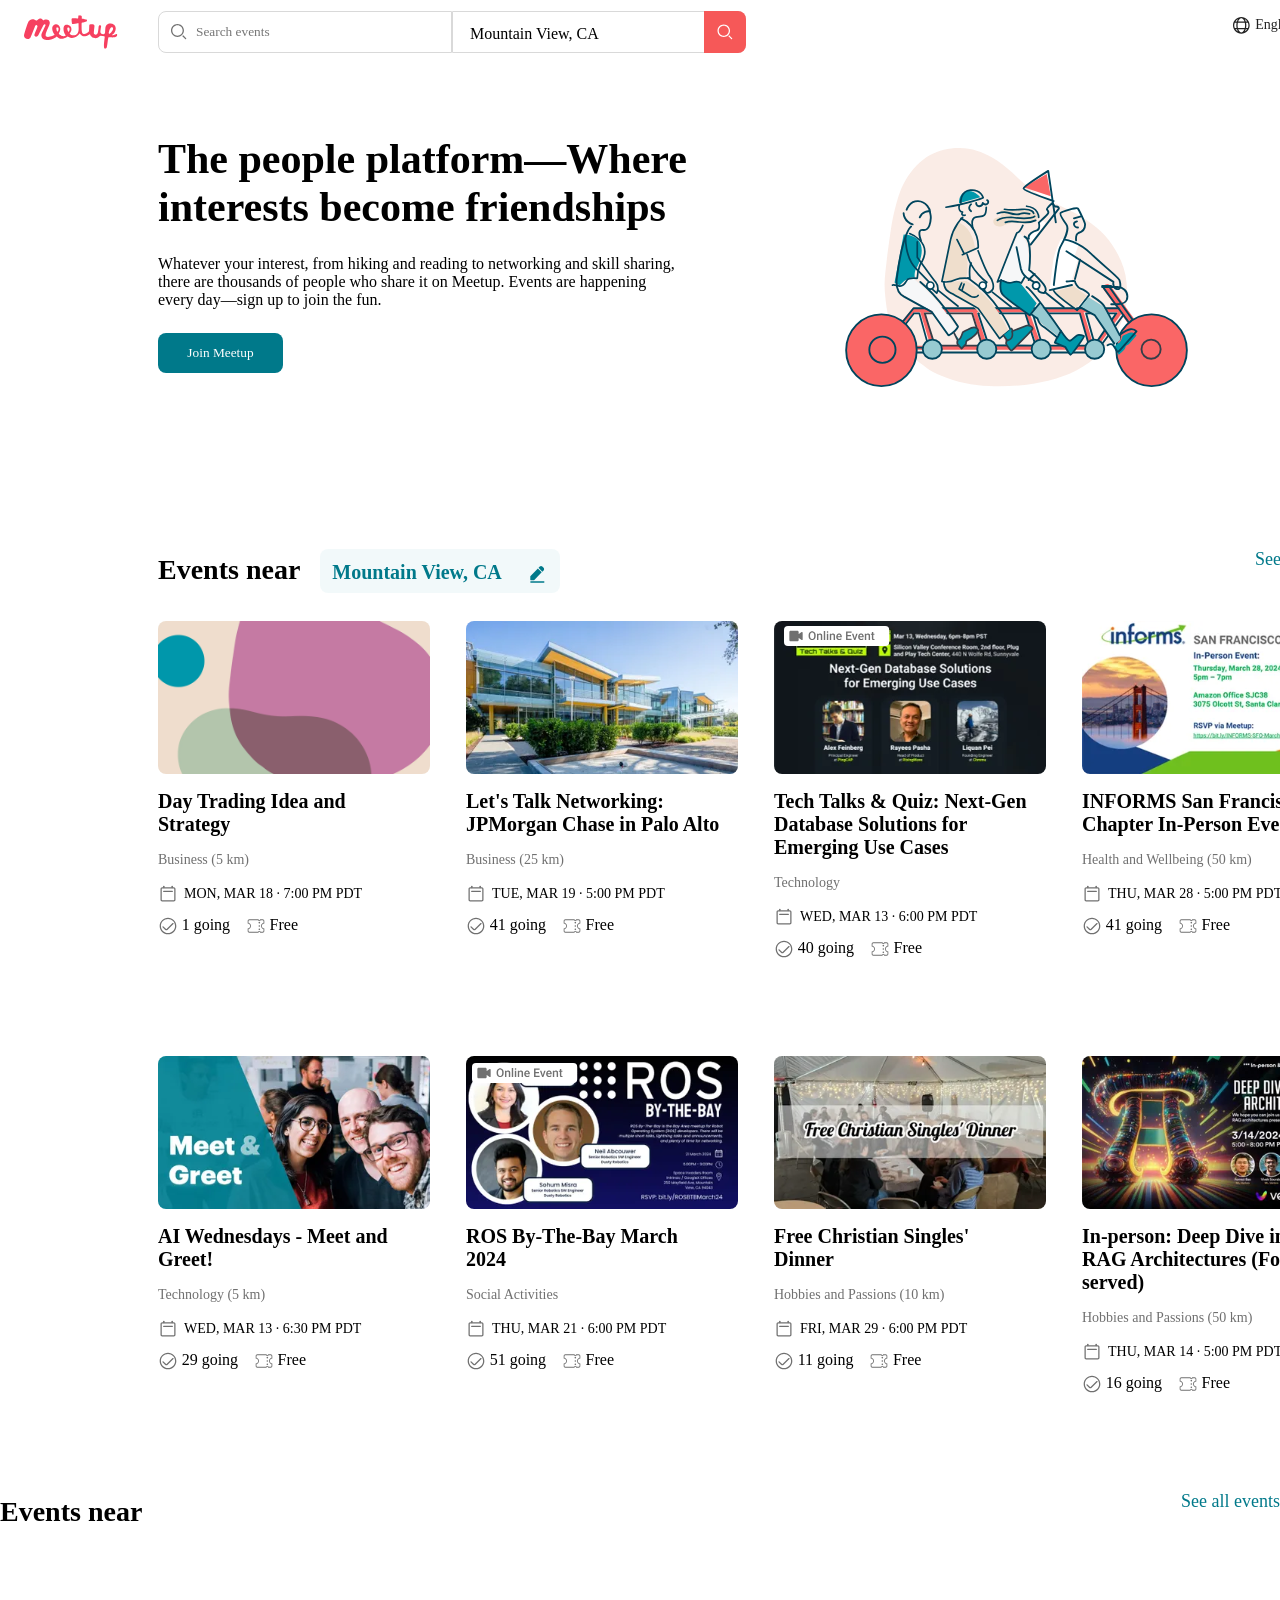
==== assets/index.html @ edd5aaef "Начала работы с частью 'Upcoming online events'" ====
<!DOCTYPE html>
<html lang="en">
<head>
    <meta charset="UTF-8">
    <meta name="viewport" content="width=device-width, initial-scale=1.0">
    <link rel="stylesheet" href="./style/style.css">
    <title>Document</title>
</head>
<body>
    <div class="container">
        <nav>
        <!--  --------------------Шапка сайта--------------------------------------------------------------- -->
            <div class="navigation">

                <img id="logo" class="logo" src="./svg/logo.svg" alt="">
                <div class="inputs">
                    <div class="search_container"><img class="search_img" src="./svg/search_img.svg" alt=""><input class="search" type="text" placeholder="Search events"></div>
                    <div class="vanue"><span class="city">Mountain View, CA</span><button class="search_button" type="button"><img  src="./svg/search_btn.svg" alt=""></button></div>
                </div>
            
            </div>
            <div class="user-setting">
                <button class="language"><img src="./svg/language.svg" alt="">English</button>
                <button class="log-in">Log in</button>
                <button class="sign-up">Sign up</button>
            </div>
        </nav> 
        <main class="content">
        <!--  --------------------информация о сайте--------------------------------------------------------------- -->
            <div class="platform">
                <div class="platform_info">
                    <h1 class="title_info">The people platform—Where<br>interests become friendships</h1>
                    <p class="text_info">Whatever your interest, from hiking and reading to networking and skill sharing,<br>
                    there are thousands of people who share it on Meetup. Events are happening<br>
                    every day—sign up to join the fun.</p>
                    <button id="btnJoin" type="button" class="btn_info">Join Meetup</button>
                </div>
                <div class="platform_img">
                    <img  src="./svg/info_img.svg"alt="">
                </div>
            </div>
        <!--  --------------------Event near--------------------------------------------------------------- -->
            <div class="events_near" id="eventsBox">
                <div class="events_title">
                    <h4 class="title_events">Events near</h4>
                    <div class="edit_place"><p class="place_events">Mountain View, CA</p><img class="pencil" src="./svg/pencil.svg" alt=""></div>
                    <p class="link_all">See all events</p>
                </div>
                <div class="posters_events">
            <!-- ---------1-------------------------------------------------------- -->
                <div class="poster">
                    <div class="img_poster"><img src="./svg/Events near/trading.svg" alt=""></div>
                    <div class="info_poster">
                        <h5 class="poster_title">Day Trading Idea and Strategy</h5>
                        <p class="thema">Business (5 km)</p>
                        <div class="day"><img src="./svg/day.svg" alt=""><p>Mon, Mar 18 · 7:00 PM PDT</p></div>
                        <div class="add_info">
                            <div class="register"><img src="./svg/register.svg" alt=""><p>1 going</p></div>
                            <div class="type"><img src="./svg/type.svg" alt=""><p>Free</p></div>

                        </div>
                    </div>
                </div>    
                
            <!-- -----------2------------------------------------------------------- -->
                <div class="poster">
                <div class="img_poster"><img src="./svg/Events near/networking.svg" alt=""></div>
                    <div class="info_poster">
                        <h5 class="poster_title">Let's Talk Networking: JPMorgan Chase in Palo Alto</h5>
                        <p class="thema">Business (25 km)</p>
                        <div class="day"><img src="./svg/day.svg" alt=""><p>Tue, Mar 19 · 5:00 PM PDT</p></div>
                        <div class="add_info">
                            <div class="register"><img src="./svg/register.svg" alt=""><p>41 going</p></div>
                            <div class="type"><img src="./svg/type.svg" alt=""><p>Free</p></div>

                        </div>
                    </div>
                </div>
            <!-- -----------3------------------------------------------------------- -->
                <div class="poster">
                <div class="img_poster"><img src="./svg/Events near/tech.svg" alt=""></div>
                    <div class="info_poster">
                        <h5 class="poster_title">Tech Talks & Quiz: Next-Gen Database Solutions for Emerging Use Cases</h5>
                        <p class="thema">Technology</p>
                        <div class="day"><img src="./svg/day.svg" alt=""><p>Wed, Mar 13 · 6:00 PM PDT</p></div>
                        <div class="add_info">
                            <div class="register"><img src="./svg/register.svg" alt=""><p>40 going </p></div>
                            <div class="type"><img src="./svg/type.svg" alt=""><p>Free</p></div>

                        </div>
                    </div>
                </div>
            <!-- ----------4-------------------------------------------------------- -->
                <div class="poster">
                <div class="img_poster"><img src="./svg/Events near/INFORMS San Francisco.svg" alt=""></div>
                    <div class="info_poster">
                        <h5 class="poster_title">INFORMS San Francisco Chapter In-Person Event</h5>
                        <p class="thema">Health and Wellbeing (50 km)</p>
                        <div class="day"><img src="./svg/day.svg" alt=""><p>Thu, Mar 28 · 5:00 PM PDT</p></div>
                        <div class="add_info">
                            <div class="register"><img src="./svg/register.svg" alt=""><p>41 going</p></div>
                            <div class="type"><img src="./svg/type.svg" alt=""><p>Free</p></div>

                        </div>
                    </div>
                </div>
            <!-- ------------5------------------------------------------------------ -->
                <div class="poster">
                <div class="img_poster"><img src="./svg/Events near/AI Wednesdays.svg" alt=""></div>
                    <div class="info_poster">
                        <h5 class="poster_title">AI Wednesdays - Meet and Greet!</h5>
                        <p class="thema">Technology (5 km)</p>
                        <div class="day"><img src="./svg/day.svg" alt=""><p>Wed, Mar 13 · 6:30 PM PDT</p></div>
                        <div class="add_info">
                            <div class="register"><img src="./svg/register.svg" alt=""><p>29 going</p></div>
                            <div class="type"><img src="./svg/type.svg" alt=""><p>Free</p></div>

                        </div>
                    </div>
                </div>
            <!-- ---------------6--------------------------------------------------- -->
                <div class="poster">
                <div class="img_poster"><img src="./svg/Events near/ROS By-The-Bay.svg" alt=""></div>
                    <div class="info_poster">
                        <h5 class="poster_title">ROS By-The-Bay March 2024</h5>
                        <p class="thema">Social Activities</p>
                        <div class="day"><img src="./svg/day.svg" alt=""><p>Thu, Mar 21 · 6:00 PM PDT</p></div>
                        <div class="add_info">
                            <div class="register"><img src="./svg/register.svg" alt=""><p>51 going</p></div>
                            <div class="type"><img src="./svg/type.svg" alt=""><p>Free</p></div>

                        </div>
                    </div>
                </div>
            <!-- -----------------7------------------------------------------------- -->
                <div class="poster">
                <div class="img_poster"><img src="./svg/Events near/Free Christian Singles.svg" alt=""></div>
                    <div class="info_poster">
                        <h5 class="poster_title">Free Christian Singles' Dinner</h5>
                        <p class="thema">Hobbies and Passions (10 km)</p>
                        <div class="day"><img src="./svg/day.svg" alt=""><p>Fri, Mar 29 · 6:00 PM PDT</p></div>
                        <div class="add_info">
                            <div class="register"><img src="./svg/register.svg" alt=""><p>11 going </p></div>
                            <div class="type"><img src="./svg/type.svg" alt=""><p>Free</p></div>

                        </div>
                    </div>
                </div>
            <!-- ----------------------8-------------------------------------------- -->
                <div class="poster">
                <div class="img_poster"><img src="./svg/Events near/RAG Architectures.svg" alt=""></div>
                    <div class="info_poster">
                        <h5 class="poster_title">In-person: Deep Dive into RAG Architectures (Food served)</h5>
                        <p class="thema">Hobbies and Passions (50 km)</p>
                        <div class="day"><img src="./svg/day.svg" alt=""><p>Thu, Mar 14 · 5:00 PM PDT</p></div>
                        <div class="add_info">
                            <div class="register"><img src="./svg/register.svg" alt=""><p>16 going </p></div>
                            <div class="type"><img src="./svg/type.svg" alt=""><p>Free</p></div>

                        </div>
                    </div>
                </div>
                </div> 
            </div>
            <!-- ----------------------Upcoming online events-------------------------------------------- -->   
             <div class="online_events">
                <div class="events_title">
                    <h4 class="title_events">Events near</h4>
                    <p class="link_all">See all events</p>
                </div>
                <div class="posters_events">
                    

             </div>
        <main>  
    </div>  
    <script src="./js/index.js"></script>            
</body>
</html>
---- assets/style/style.css ----
:root{
    --main-color: rgba(33, 33, 33, 1);
    --second-color: rgba(112, 112, 112, 1); 
    --view-clor: rgba(0, 0, 0, 1);
    --main-color: rgba(33, 33, 33, 1);
    --signup-color: rgba(0, 121, 138, 1);        
}
*{
    margin: 0;
    padding: 0;
    box-sizing: border-box;
    font-family: roboto, middle;
}
.container{
    width: 1512px;
    height: 4412px;
}
nav{
    display: flex;
    position: relative;
    max-width: 1512px;
    width: 100%;
    max-height: 64px;
    height: 100%;
}
.navigation{
    display: flex;
    gap: 40px;
    position: relative;
}
.logo{
width: 94px;
height: 34px;

    margin-left: 24px;
    margin-top: 15px;
}
.inputs{
    display: flex;
    margin-top: 11px;
    
}
.search_container{
    position: relative;
}
.search{
    width: 294px;
    height: 42px;
    border: 1px solid rgba(217, 217, 217, 1);
    padding-left: 37px;
    border-radius: 8px 0 0 8px;
}
.vanue{
    width: 294px;
    height: 42px;
    padding-top: 13px;
    padding-left: 17px;
    border: 1px solid rgba(217, 217, 217, 1);

    border-radius: 0 8px 8px 0;
}
.search_button{
    position: absolute;
    right: 0;
    top: 11px;
    border: 0;
    width: 42px;
    height: 42px; 
    padding: 11px;
    background-color: rgba(246, 88, 88, 1);
    border-radius: 0 8px 8px 0;
}
.search_button img{
    width: 20px;
    height: auto;
    

}
.search_img{
    width: 16.27px;
    height: 16.27px;
    position: absolute;
    top: 12.75px;
    left: 12.75px;
        border: 0;
}

.user-setting{
    display: flex;
    gap: 22px;
    padding-left: 476.6px;
    position: absolute;
    top: 0;
    right: 50px;

}
.language{
    display: flex;
    font-size: 14px;
    align-items: center;
    gap: 5px;
    border: 0;
    background-color: white;
    color: rgba(33, 33, 33, 1);
}

.log-in{
    display: flex;
    font-size: 14px;
    align-items: center;
    border: 0;
    background-color: white;
    color: rgba(33, 33, 33, 1);
}
.sign-up{
    display: flex;
    font-size: 14px;
    align-items: center;
    justify-content: center;
    border: 0;
    background-color: rgba(0, 121, 138, 1);
    color: white;
    width: 83px;
    height: 36px;
    border-radius: 8px;
    margin-top: 14px;
}
.platform{
    width: 1196px;
    height: 461px;
    display: flex;
    gap: 54.47px;
    padding-left: 158px;
    padding-top: 71px;
}
.platform_info{
    display: flex;
    flex-direction: column;
    gap: 24px;
    width: 600px;
}
.title_info{
    font-weight: 700;
    font-size: 42px;
    text-align: left;
}
.text_info{
    font-weight: 400;
    font-size: 16px;
    text-align: left;
}
.platform_img{
    margin-left: 54px;
    width: 379px;
    height: auto;
}
.btn_info{
    width: 125px;
    height: 40px;
    background-color: rgba(0, 121, 138, 1);
    color: rgba(255, 255, 255, 1);
    border: 0;
    border-radius: 8px;
}
.events_near{
    margin-top: 24px;
    width: 1196px;
    height: 942px;

    display: flex;
    flex-direction: column;
    position: relative;
    margin-left: 158px;
}
.events_title{
    display: flex;
}
.edit_place{
    display: flex;
    flex-direction: row;
    width: 239.4px;
    height: 44px;
    background-color: rgba(151, 202, 209, 0.12);
    border-radius: 8px;
    position: relative;
    margin-left: 20px;
}
.pencil{
    width: 15px;
    height: 16.6px;
    position: absolute;
    bottom: 10px;
    right: 15px;
}
.title_events{
    font-weight: 600;
    font-size: 28px;
    text-align: left;
    padding-top: 5px;
}
.place_events{
    font-weight: 600;
    font-size:  20px;
    color: rgba(0, 121, 138, 1);
    padding-left: 12px;
    padding-top: 12px;
}
.link_all{
    font-weight: 500;
    font-size: 18px;
    color: rgba(0, 121, 138, 1);
    position: absolute;
    right: 0;
}
.events_near{
    display: flex;
}
.posters_events{
    display: flex;
    gap: 36px;
    flex-wrap: wrap;
}
.poster{
    padding-top: 28px;
    width: 272px;
    height: 399px;
}
.img_poster{
    width: 272px;
    height: auto;
}
.info_poster{
    padding-top: 12px;
}
.poster_title{
    width: 256px;
    font-weight: 600;
    font-size: 20px;
}
.thema{
    width: 256px;
    height: 40px;
    padding-top: 8px;
    font-weight: 500;
    font-size: 14px;
    color: rgba(112, 112, 112, 1);
    display: flex;
    align-items: center;
}
.day{
    display: flex;
    height: 20px;
    font-weight: 400;
    font-size: 14px;
    padding-top: 8px;
    text-transform: uppercase;
}
.day img{
    width: 20px;
    height: 20px;
    color: rgba(112, 112, 112, 1);
    margin-right: 6px;
}
.day p{
    height: 20px;
    padding-top: 2px;
}
.add_info{
    margin-top: 20px;
    font-weight: 400;
    font-size: 16px;
    display: flex;
    gap: 15.8px;
    align-items: center;
}
.register img{
    width: 20px;
    height: 20px;
    margin-right: 3.67px;
}
.register, .type{
    display: flex;
}
.type img{
    width: 20px;
    height: 20px;
    margin-right: 3.67px;
}
.online_events{
    height: 499px;
}
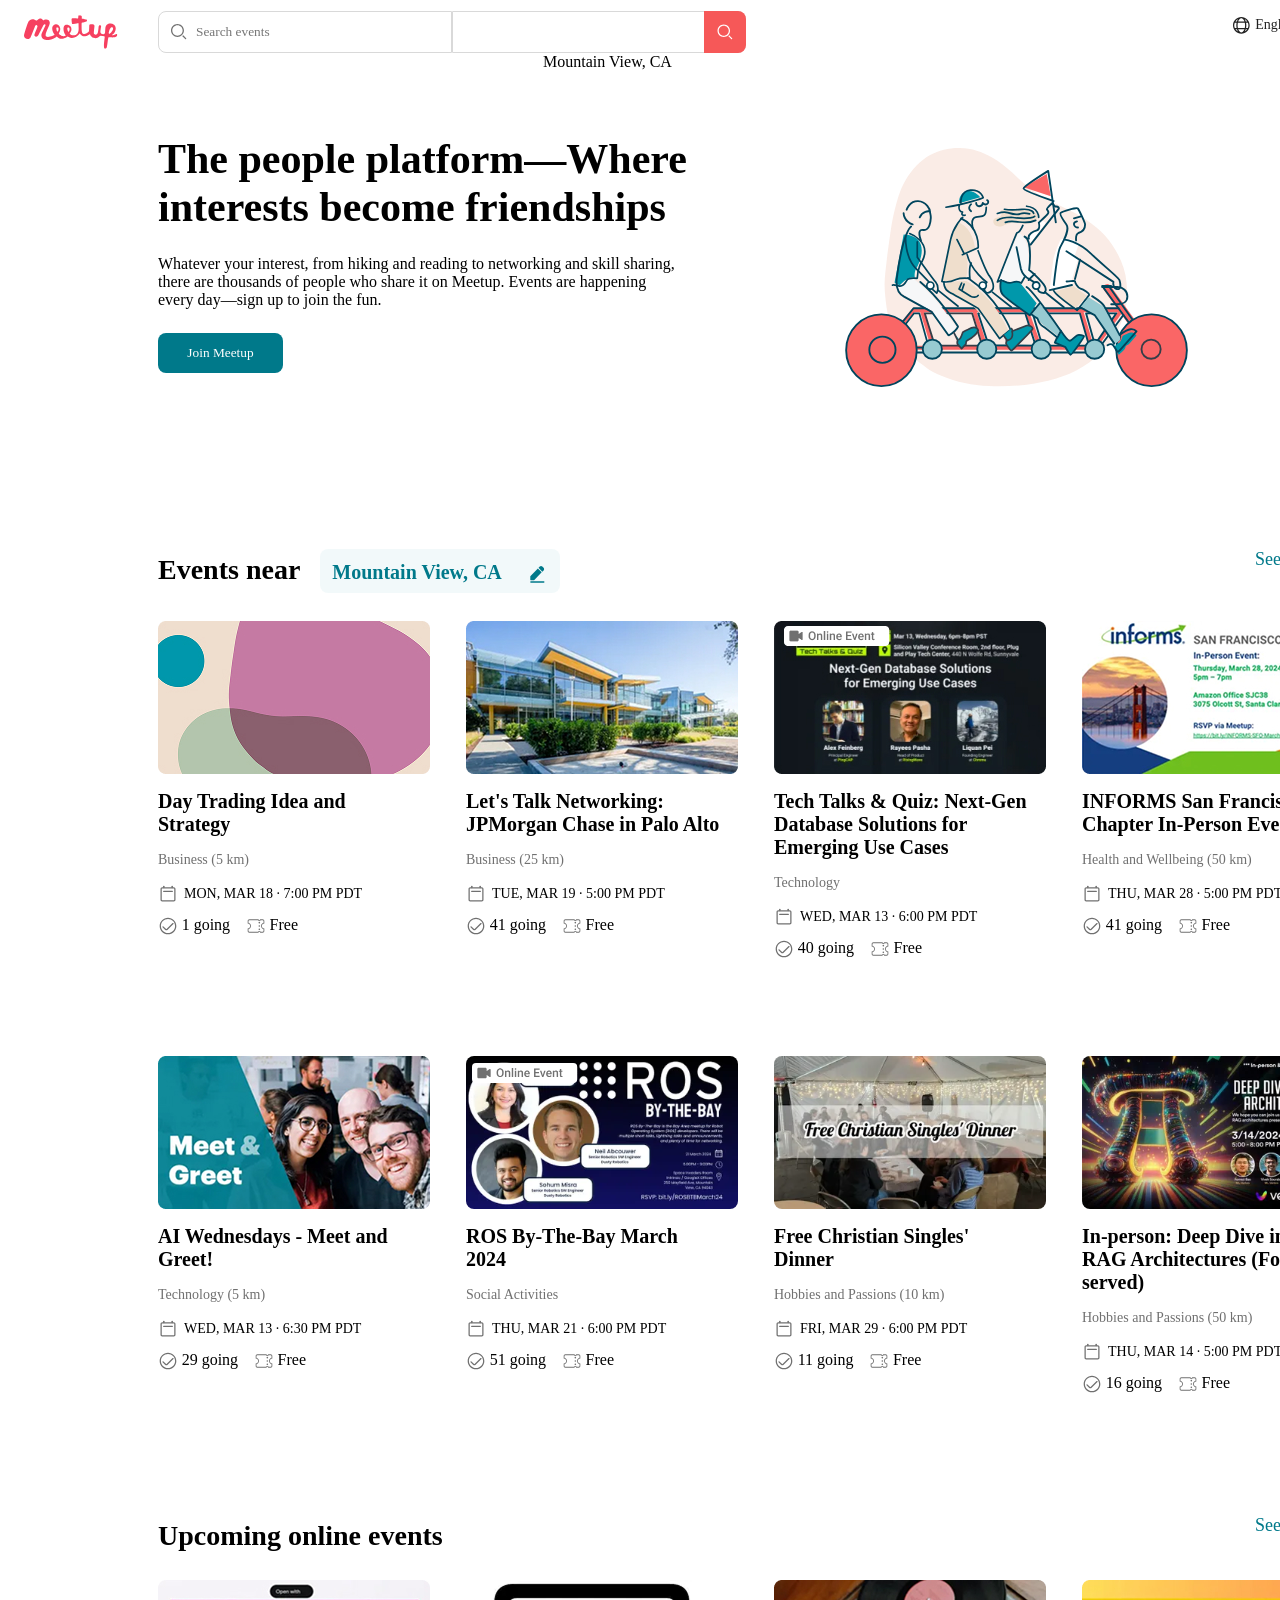
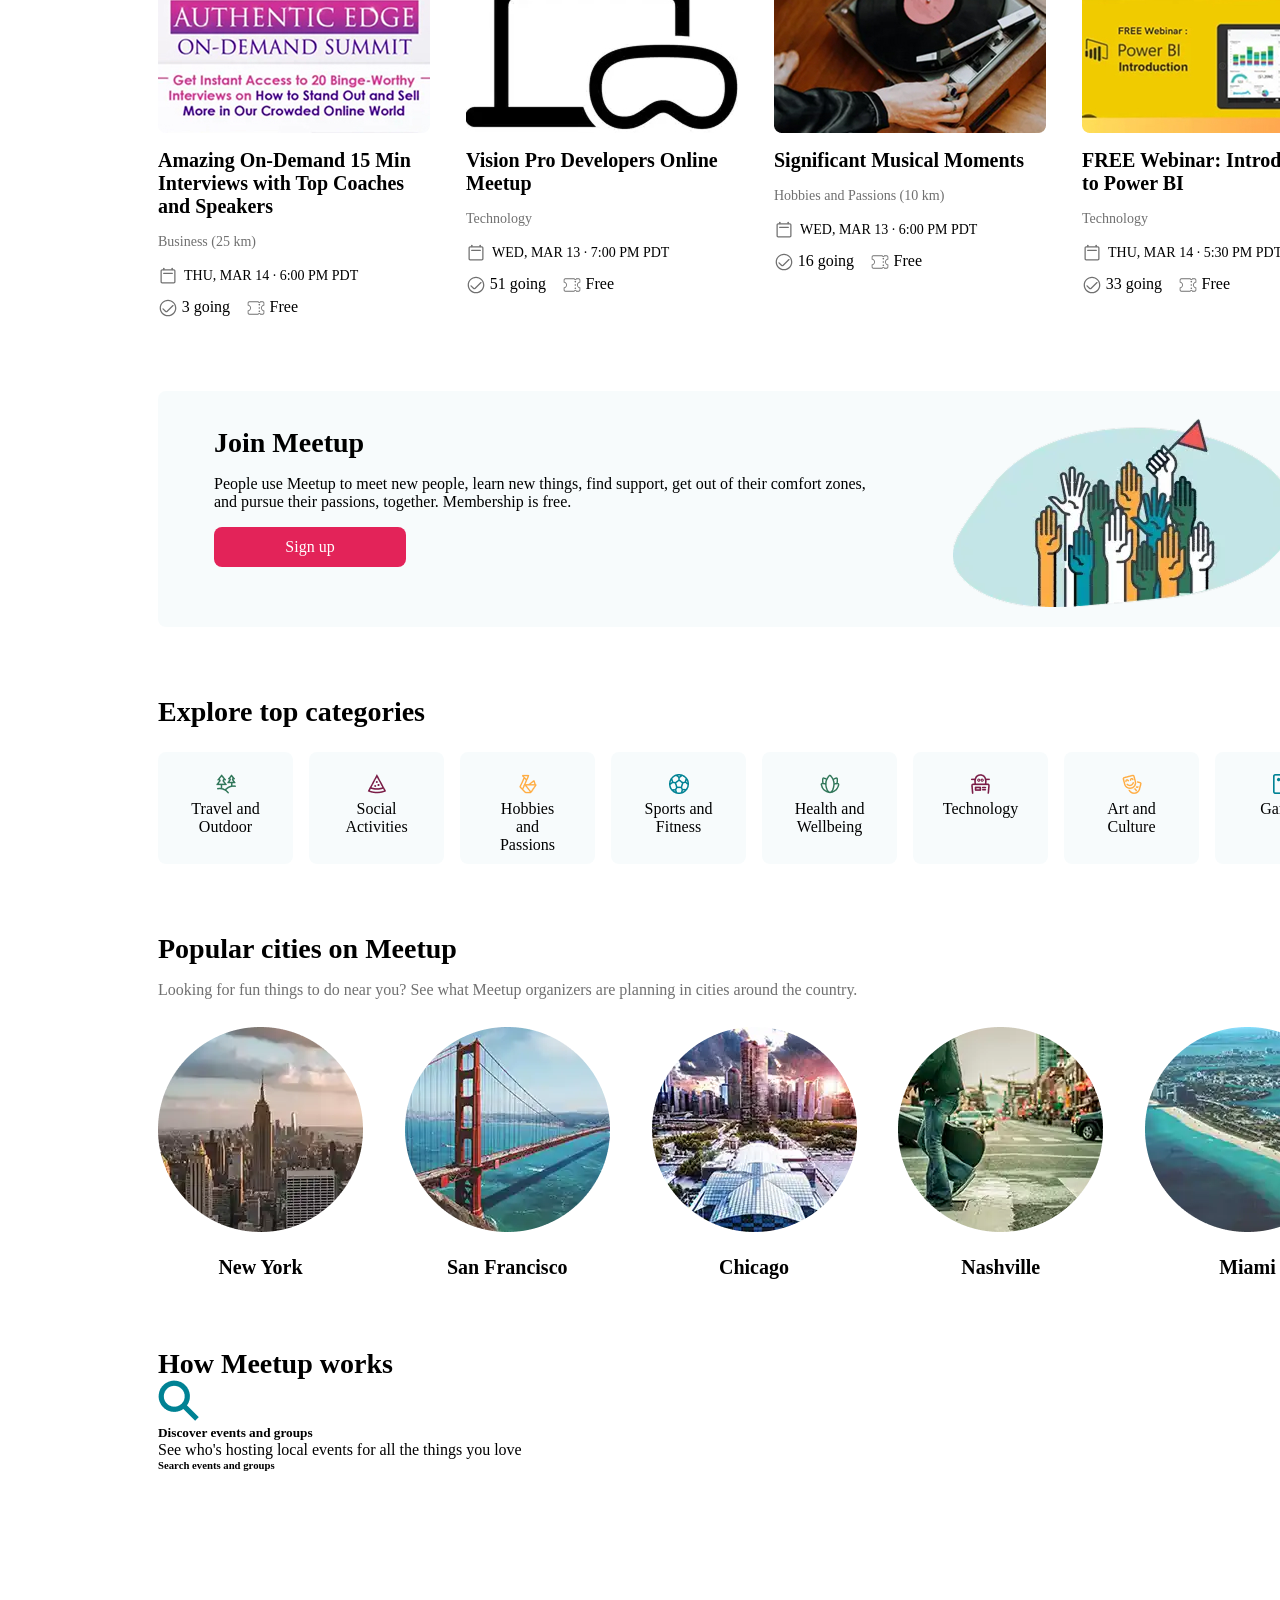
==== commit cd4aebe8: "Сделаны части Upcoming online events,  Join Meetup,  Explore top categories, Popular cities on Meetu" ====
--- a/assets/index.html
+++ b/assets/index.html
@@ -49,14 +49,14 @@
                 <div class="posters_events">
             <!-- ---------1-------------------------------------------------------- -->
                 <div class="poster">
-                    <div class="img_poster"><img src="./svg/Events near/trading.svg" alt=""></div>
+                    <div class="img_poster"><img src="./img/trading.jpg" alt=""></div>
                     <div class="info_poster">
                         <h5 class="poster_title">Day Trading Idea and Strategy</h5>
                         <p class="thema">Business (5 km)</p>
-                        <div class="day"><img src="./svg/day.svg" alt=""><p>Mon, Mar 18 · 7:00 PM PDT</p></div>
-                        <div class="add_info">
-                            <div class="register"><img src="./svg/register.svg" alt=""><p>1 going</p></div>
-                            <div class="type"><img src="./svg/type.svg" alt=""><p>Free</p></div>
+                        <div class="day"><img src="./svg/day1.svg" alt=""><p>Mon, Mar 18 · 7:00 PM PDT</p></div>
+                        <div class="add_info">
+                            <div class="register"><img src="./svg/count persons.svg" alt=""><p>1 going</p></div>
+                            <div class="type"><img src="./svg/type1.svg" alt=""><p>Free</p></div>
 
                         </div>
                     </div>
@@ -64,56 +64,56 @@
                 
             <!-- -----------2------------------------------------------------------- -->
                 <div class="poster">
-                <div class="img_poster"><img src="./svg/Events near/networking.svg" alt=""></div>
+                <div class="img_poster"><img src="./img/networking.jpg" alt=""></div>
                     <div class="info_poster">
                         <h5 class="poster_title">Let's Talk Networking: JPMorgan Chase in Palo Alto</h5>
                         <p class="thema">Business (25 km)</p>
-                        <div class="day"><img src="./svg/day.svg" alt=""><p>Tue, Mar 19 · 5:00 PM PDT</p></div>
-                        <div class="add_info">
-                            <div class="register"><img src="./svg/register.svg" alt=""><p>41 going</p></div>
-                            <div class="type"><img src="./svg/type.svg" alt=""><p>Free</p></div>
+                        <div class="day"><img src="./svg/day1.svg" alt=""><p>Tue, Mar 19 · 5:00 PM PDT</p></div>
+                        <div class="add_info">
+                            <div class="register"><img src="./svg/count persons.svg" alt=""><p>41 going</p></div>
+                            <div class="type"><img src="./svg/type1.svg" alt=""><p>Free</p></div>
 
                         </div>
                     </div>
                 </div>
             <!-- -----------3------------------------------------------------------- -->
                 <div class="poster">
-                <div class="img_poster"><img src="./svg/Events near/tech.svg" alt=""></div>
+                <div class="img_poster"><img src="./img/tech.jpg" alt=""></div>
                     <div class="info_poster">
                         <h5 class="poster_title">Tech Talks & Quiz: Next-Gen Database Solutions for Emerging Use Cases</h5>
                         <p class="thema">Technology</p>
-                        <div class="day"><img src="./svg/day.svg" alt=""><p>Wed, Mar 13 · 6:00 PM PDT</p></div>
-                        <div class="add_info">
-                            <div class="register"><img src="./svg/register.svg" alt=""><p>40 going </p></div>
-                            <div class="type"><img src="./svg/type.svg" alt=""><p>Free</p></div>
+                        <div class="day"><img src="./svg/day1.svg" alt=""><p>Wed, Mar 13 · 6:00 PM PDT</p></div>
+                        <div class="add_info">
+                            <div class="register"><img src="./svg/count persons.svg" alt=""><p>40 going </p></div>
+                            <div class="type"><img src="./svg/type1.svg" alt=""><p>Free</p></div>
 
                         </div>
                     </div>
                 </div>
             <!-- ----------4-------------------------------------------------------- -->
                 <div class="poster">
-                <div class="img_poster"><img src="./svg/Events near/INFORMS San Francisco.svg" alt=""></div>
+                <div class="img_poster"><img src="./img/informs.jpg" alt=""></div>
                     <div class="info_poster">
                         <h5 class="poster_title">INFORMS San Francisco Chapter In-Person Event</h5>
                         <p class="thema">Health and Wellbeing (50 km)</p>
-                        <div class="day"><img src="./svg/day.svg" alt=""><p>Thu, Mar 28 · 5:00 PM PDT</p></div>
-                        <div class="add_info">
-                            <div class="register"><img src="./svg/register.svg" alt=""><p>41 going</p></div>
-                            <div class="type"><img src="./svg/type.svg" alt=""><p>Free</p></div>
+                        <div class="day"><img src="./svg/day1.svg" alt=""><p>Thu, Mar 28 · 5:00 PM PDT</p></div>
+                        <div class="add_info">
+                            <div class="register"><img src="./svg/count persons.svg" alt=""><p>41 going</p></div>
+                            <div class="type"><img src="./svg/type1.svg" alt=""><p>Free</p></div>
 
                         </div>
                     </div>
                 </div>
             <!-- ------------5------------------------------------------------------ -->
                 <div class="poster">
-                <div class="img_poster"><img src="./svg/Events near/AI Wednesdays.svg" alt=""></div>
+                <div class="img_poster"><img src="./img/ai.jpg" alt=""></div>
                     <div class="info_poster">
                         <h5 class="poster_title">AI Wednesdays - Meet and Greet!</h5>
                         <p class="thema">Technology (5 km)</p>
-                        <div class="day"><img src="./svg/day.svg" alt=""><p>Wed, Mar 13 · 6:30 PM PDT</p></div>
-                        <div class="add_info">
-                            <div class="register"><img src="./svg/register.svg" alt=""><p>29 going</p></div>
-                            <div class="type"><img src="./svg/type.svg" alt=""><p>Free</p></div>
+                        <div class="day"><img src="./svg/day1.svg" alt=""><p>Wed, Mar 13 · 6:30 PM PDT</p></div>
+                        <div class="add_info">
+                            <div class="register"><img src="./svg/count persons.svg" alt=""><p>29 going</p></div>
+                            <div class="type"><img src="./svg/type1.svg" alt=""><p>Free</p></div>
 
                         </div>
                     </div>
@@ -124,10 +124,10 @@
                     <div class="info_poster">
                         <h5 class="poster_title">ROS By-The-Bay March 2024</h5>
                         <p class="thema">Social Activities</p>
-                        <div class="day"><img src="./svg/day.svg" alt=""><p>Thu, Mar 21 · 6:00 PM PDT</p></div>
-                        <div class="add_info">
-                            <div class="register"><img src="./svg/register.svg" alt=""><p>51 going</p></div>
-                            <div class="type"><img src="./svg/type.svg" alt=""><p>Free</p></div>
+                        <div class="day"><img src="./svg/day1.svg" alt=""><p>Thu, Mar 21 · 6:00 PM PDT</p></div>
+                        <div class="add_info">
+                            <div class="register"><img src="./svg/count persons.svg" alt=""><p>51 going</p></div>
+                            <div class="type"><img src="./svg/type1.svg" alt=""><p>Free</p></div>
 
                         </div>
                     </div>
@@ -138,10 +138,10 @@
                     <div class="info_poster">
                         <h5 class="poster_title">Free Christian Singles' Dinner</h5>
                         <p class="thema">Hobbies and Passions (10 km)</p>
-                        <div class="day"><img src="./svg/day.svg" alt=""><p>Fri, Mar 29 · 6:00 PM PDT</p></div>
-                        <div class="add_info">
-                            <div class="register"><img src="./svg/register.svg" alt=""><p>11 going </p></div>
-                            <div class="type"><img src="./svg/type.svg" alt=""><p>Free</p></div>
+                        <div class="day"><img src="./svg/day1.svg" alt=""><p>Fri, Mar 29 · 6:00 PM PDT</p></div>
+                        <div class="add_info">
+                            <div class="register"><img src="./svg/count persons.svg" alt=""><p>11 going </p></div>
+                            <div class="type"><img src="./svg/type1.svg" alt=""><p>Free</p></div>
 
                         </div>
                     </div>
@@ -152,10 +152,10 @@
                     <div class="info_poster">
                         <h5 class="poster_title">In-person: Deep Dive into RAG Architectures (Food served)</h5>
                         <p class="thema">Hobbies and Passions (50 km)</p>
-                        <div class="day"><img src="./svg/day.svg" alt=""><p>Thu, Mar 14 · 5:00 PM PDT</p></div>
-                        <div class="add_info">
-                            <div class="register"><img src="./svg/register.svg" alt=""><p>16 going </p></div>
-                            <div class="type"><img src="./svg/type.svg" alt=""><p>Free</p></div>
+                        <div class="day"><img src="./svg/day1.svg" alt=""><p>Thu, Mar 14 · 5:00 PM PDT</p></div>
+                        <div class="add_info">
+                            <div class="register"><img src="./svg/count persons.svg" alt=""><p>16 going </p></div>
+                            <div class="type"><img src="./svg/type1.svg" alt=""><p>Free</p></div>
 
                         </div>
                     </div>
@@ -163,15 +163,182 @@
                 </div> 
             </div>
             <!-- ----------------------Upcoming online events-------------------------------------------- -->   
-             <div class="online_events">
+            <div class="events_near" id="eventsBox">
                 <div class="events_title">
-                    <h4 class="title_events">Events near</h4>
+                    <h4 class="title_events">Upcoming online events</h4>
                     <p class="link_all">See all events</p>
                 </div>
                 <div class="posters_events">
-                    
-
-             </div>
+             <!-- ---------------------------------------1-------------------------------------------------------------        -->
+                <div class="poster">
+                    <div class="img_poster"><img src="./img/Interviews.jpg" alt=""></div>
+                    <div class="info_poster">
+                        <h5 class="poster_title">Amazing On-Demand 15 Min Interviews with Top Coaches and Speakers</h5>
+                        <p class="thema">Business (25 km)</p>
+                        <div class="day"><img src="./svg/day1.svg" alt=""><p>Thu, Mar 14 · 6:00 PM PDT</p></div>
+                        <div class="add_info">
+                            <div class="register"><img src="./svg/count persons.svg" alt=""><p>3 going</p></div>
+                            <div class="type"><img src="./svg/type1.svg" alt=""><p>Free</p></div>
+
+                        </div>
+                    </div>
+                </div>   
+                <!-- ---------------------------------------2-------------------------------------------------------------        -->
+                <div class="poster">
+                    <div class="img_poster"><img src="./img/Vision Pro Developers.jpg" alt=""></div>
+                    <div class="info_poster">
+                        <h5 class="poster_title">Vision Pro Developers Online Meetup</h5>
+                        <p class="thema">Technology</p>
+                        <div class="day"><img src="./svg/day1.svg" alt=""><p>Wed, Mar 13 · 7:00 PM PDT</p></div>
+                        <div class="add_info">
+                            <div class="register"><img src="./svg/count persons.svg" alt=""><p>51 going</p></div>
+                            <div class="type"><img src="./svg/type1.svg" alt=""><p>Free</p></div>
+
+                        </div>
+                    </div>
+                </div> 
+                <!-- --------------------------------------3------------------------------------------------------------        -->
+                <div class="poster">
+                    <div class="img_poster"><img src="./img/Musical.jpg" alt=""></div>
+                    <div class="info_poster">
+                        <h5 class="poster_title">Significant Musical Moments</h5>
+                        <p class="thema">Hobbies and Passions (10 km)</p>
+                        <div class="day"><img src="./svg/day1.svg" alt=""><p>Wed, Mar 13 · 6:00 PM PDT</p></div>
+                        <div class="add_info">
+                            <div class="register"><img src="./svg/count persons.svg" alt=""><p>16 going</p></div>
+                            <div class="type"><img src="./svg/type1.svg" alt=""><p>Free</p></div>
+
+                        </div>
+                    </div>
+                </div>   
+                <!-- ---------------------------------------4-------------------------------------------------------------        -->
+                <div class="poster">
+                    <div class="img_poster"><img src="./img/FREE Webinar.jpg" alt=""></div>
+                    <div class="info_poster">
+                        <h5 class="poster_title">FREE Webinar: Introduction to Power BI</h5>
+                        <p class="thema">Technology</p>
+                        <div class="day"><img src="./svg/day1.svg" alt=""><p>Thu, Mar 14 · 5:30 PM PDT</p></div>
+                        <div class="add_info">
+                            <div class="register"><img src="./svg/count persons.svg" alt=""><p>33 going</p></div>
+                            <div class="type"><img src="./svg/type1.svg" alt=""><p>Free</p></div>
+
+                        </div>
+                    </div>
+                </div>
+            </div>      
+                <!--Sign up-->
+            <div class="signup_container">
+                <div class="join_info">
+                    <h6>Join Meetup</h6>
+                    <p>People use Meetup to meet new people, learn new things, find support, get out of their
+                    comfort zones, and pursue their passions, together. Membership is free.</p>
+                    <button>Sign up</button>
+                </div>
+                <div class="join_img">
+                    <img src="./img/join1.png" alt="">
+                </div>
+            </div>
+
+            <!-- Top categories -->
+            <div class="categories_box">
+                <h5 class="title_events">Explore top categories</h5>
+                
+                <div class="categories_items">
+                   <!-- --------------------------------------------------- -->                    
+                    <div class="item_box">
+                        <img src="./img/travel_and_outdoor.svg fill.png" alt="">
+                        <p>Travel and Outdoor</p>
+                    </div>
+                    <!-- --------------------------------------------------- -->
+                     <div class="item_box">
+                        <img src="./img/social_activities.svg.png" alt="">
+                        <p>Social Activities</p>
+                    </div>
+                    <!-- --------------------------------------------------- -->
+                     <div class="item_box">
+                        <img src="./img/hobbies_and_passions.svg.png" alt="">
+                        <p>Hobbies and Passions</p>
+                    </div>
+                    <!-- --------------------------------------------------- -->
+                     <div class="item_box">
+                        <img src="./img/sports_and_fitness.svg fill.png" alt="">
+                        <p>Sports and Fitness</p>
+                    </div>
+                    <!-- --------------------------------------------------- -->
+                     <div class="item_box">
+                        <img src="./img/health_and_wellness.svg.png" alt="">
+                        <p>Health and Wellbeing</p>
+                    </div>
+                    <!-- --------------------------------------------------- -->
+                     <div class="item_box">
+                        <img src="./img/technology.svg.png" alt="">
+                        <p>Technology</p>
+                    </div>
+                    <!-- --------------------------------------------------- -->
+                     <div class="item_box">
+                        <img src="./img/art_and_culture.svg.png" alt="">
+                        <p>Art and Culture</p>
+                    </div>
+                    <!-- --------------------------------------------------- -->
+                     <div class="item_box">
+                        <img src="./img/games.svg.png" alt="">
+                        <p>Games</p>
+                    </div>
+                    <!-- --------------------------------------------------- -->
+                </div>
+            </div>
+
+            <!-- Poular cities -->
+            <div class="cities_box">
+                <h3 class="title_events">Popular cities on Meetup</h3>
+                <p>Looking for fun things to do near you? See what Meetup organizers are planning in cities around the country.</p>
+                
+                <div class="cities_items">
+                    <div class="city">
+                        <img src="./img/new_york.png" alt="">
+                        <h5>New York</h5>
+                    </div>
+                    <!-- --------------------------------------------------------------------------- -->
+                     <div class="city">
+                        <img src="./img/san_francisco.png" alt="">
+                        <h5>San Francisco</h5>
+                    </div>
+                    <!-- --------------------------------------------------------------------------- -->
+                     <div class="city">
+                        <img src="./img/chicago.png" alt="">
+                        <h5>Chicago</h5>
+                    </div>
+                    <!-- --------------------------------------------------------------------------- -->
+                     <div class="city">
+                        <img src="./img/nashville.png" alt="">
+                        <h5>Nashville</h5>
+                    </div>
+                    <!-- --------------------------------------------------------------------------- -->
+                     <div class="city">
+                        <img src="./img/miami.png" alt="">
+                        <h5>Miami</h5>
+                    </div>
+                    <!-- --------------------------------------------------------------------------- -->
+                </div>
+            </div>
+
+            <!-- How Meetup works -->
+            <div class="how_works">
+                <h3 class="title_events">How Meetup works</h3>
+                <div class="how_box">
+                    <div class="how_info">
+                        <img src="./img/search.svg.png" alt="">
+                        <div class="how_info_text">
+                            <h5>Discover events and groups</h5>
+                            <p>See who's hosting local events for all the things you love</p>
+                            <h6>Search events and groups</h6>
+                        </div>
+                    </div>
+                    <div></div>
+                </div>
+            </div>
+
+        </div>
         <main>  
     </div>  
     <script src="./js/index.js"></script>            
--- a/assets/style/style.css
+++ b/assets/style/style.css
@@ -288,4 +288,120 @@
 }
 .online_events{
     height: 499px;
-}+}
+
+.signup_container{
+    display: flex;
+    border-radius: 8px;
+    width: 1192px;
+    height: 236px;
+    background-color: rgba(151, 202, 209, 0.08);
+    margin-top: 40px;
+}
+.join_info{
+    margin: 36px 56px;
+    width: 739px;
+    height: 164px;
+}
+.join_info h6{
+    font-size: 28px;
+    font-weight: 600;
+}
+.join_info p{
+    padding: 16px 0;
+    width: 664.64px;
+    font-size: 16px;
+    font-weight: 400;
+}
+.join_info button{
+    width: 192px;
+    height: 40px;
+    border: 0;
+    color: white;
+    background-color: rgba(227, 35, 89, 1);
+    border-radius: 8px;
+    font-size: 16px;
+}
+.join_img{
+    width: 341px;
+    height: 196px;
+    margin: 20px 56px 20px 0;
+}
+
+.categories_box{
+    margin-top: 64px;
+}
+.categories_items{
+    display: flex;
+    flex-direction: row;
+    gap: 16px;
+    flex-wrap: wrap;
+    margin-top: 24px;
+}
+.item_box{
+    display: flex;
+    flex-direction: column;
+    width: 135px;
+    height: 112px;
+    background-color: rgba(151, 202, 209, 0.08);
+    align-items: center;
+    border-radius: 8px;
+}
+.item_box img{
+    width: 20px;
+    height: 20px;
+    margin-top: 22px;
+}
+.item_box p{
+    padding-top: 6px;
+    font-size: 16px;
+    font-weight: 500px;
+    width: 79.2px;
+    text-align: center;
+}
+
+.cities_box{
+    margin-top: 64px;
+}
+.cities_items{
+    display: flex;
+    gap: 41.75px;
+    flex-wrap: wrap;
+}
+.cities_box p{
+    font-size: 16px;
+    font-weight: 400;
+    color: rgba(112, 112, 112, 1);
+    padding-top: 16px;
+}
+.city{
+    display: flex;
+    flex-direction: column;
+    align-items: center;
+    padding-top: 28px;
+}
+.city img{
+    width: 205px;
+    height: 205px;
+}
+.city h5{
+    font-size: 20px;
+    font-weight: 600;
+    padding-top: 24px;
+}
+
+.how_works{
+    margin-top: 64px;
+}
+.how_box{
+    display: flex;
+    flex-wrap: wrap;
+    gap: 32px;
+}
+.how_info{
+    width: 580px;
+     
+}
+.how_info img{
+
+}
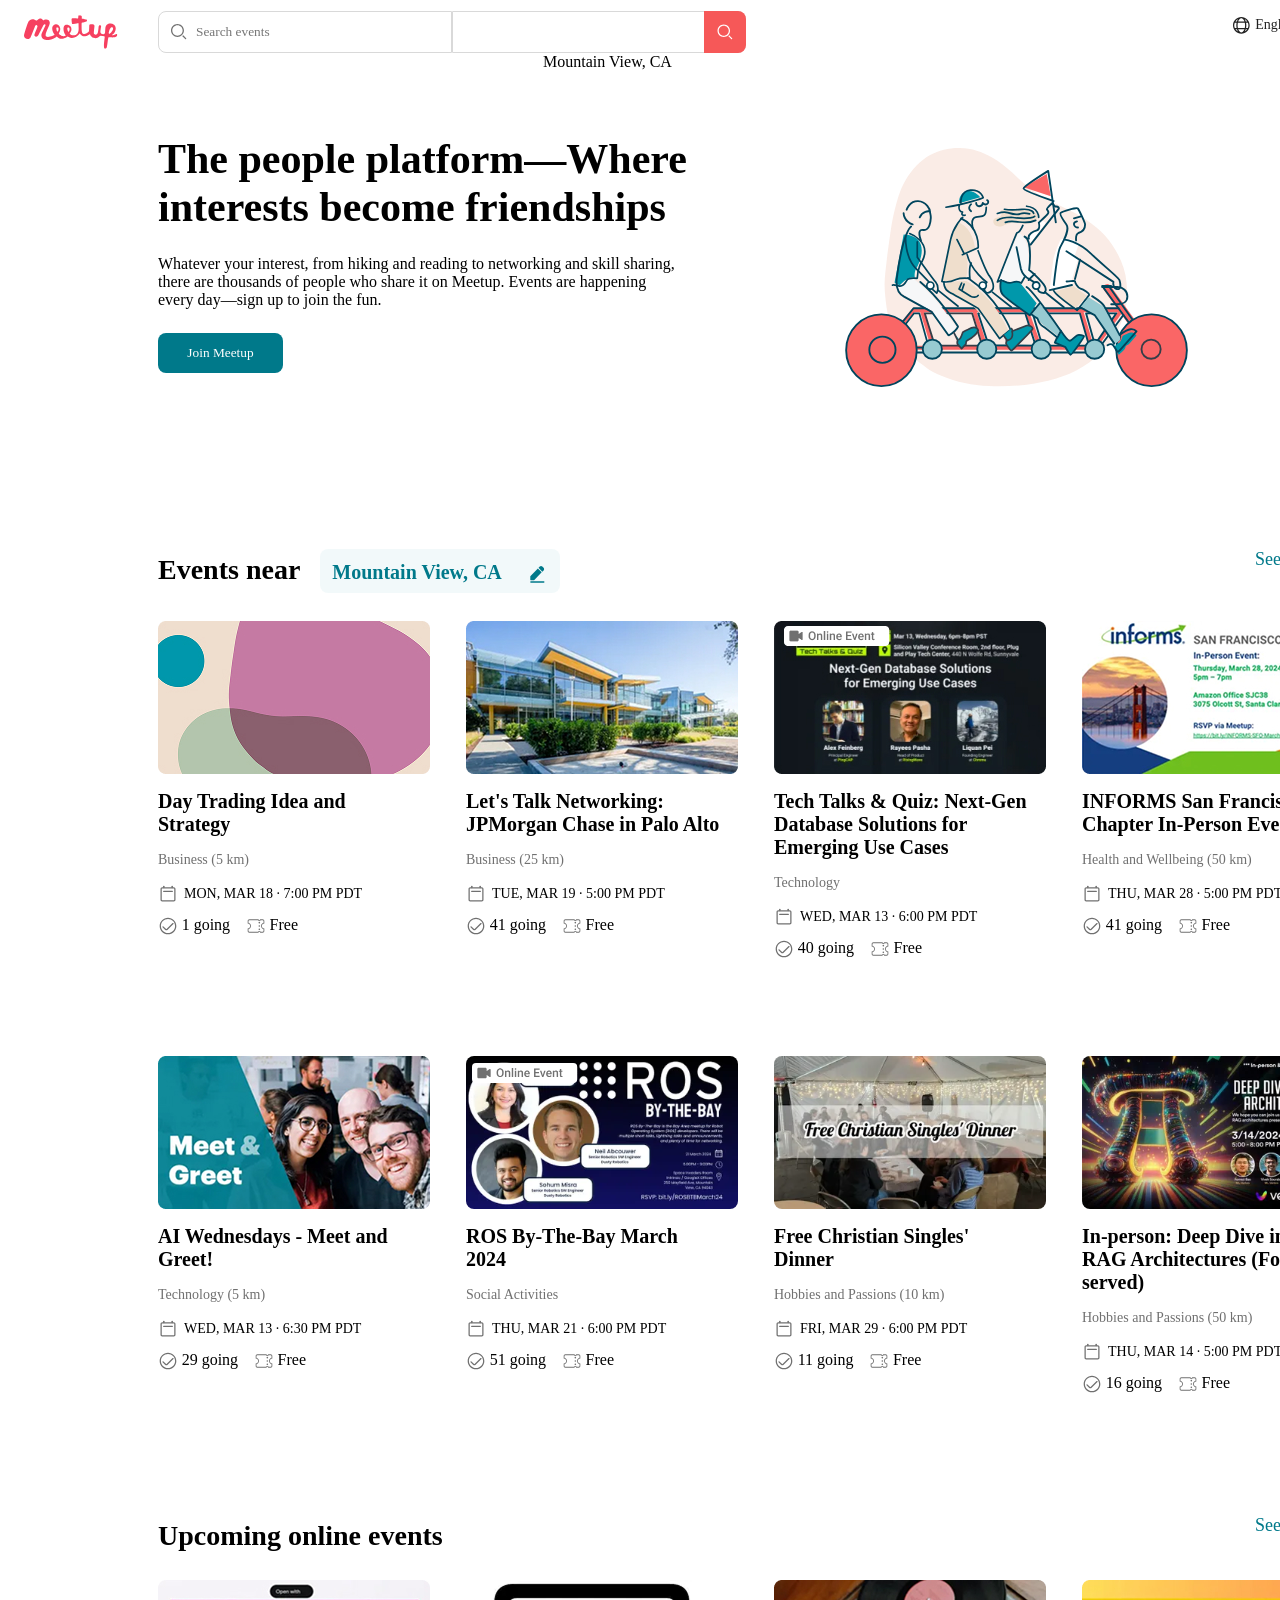
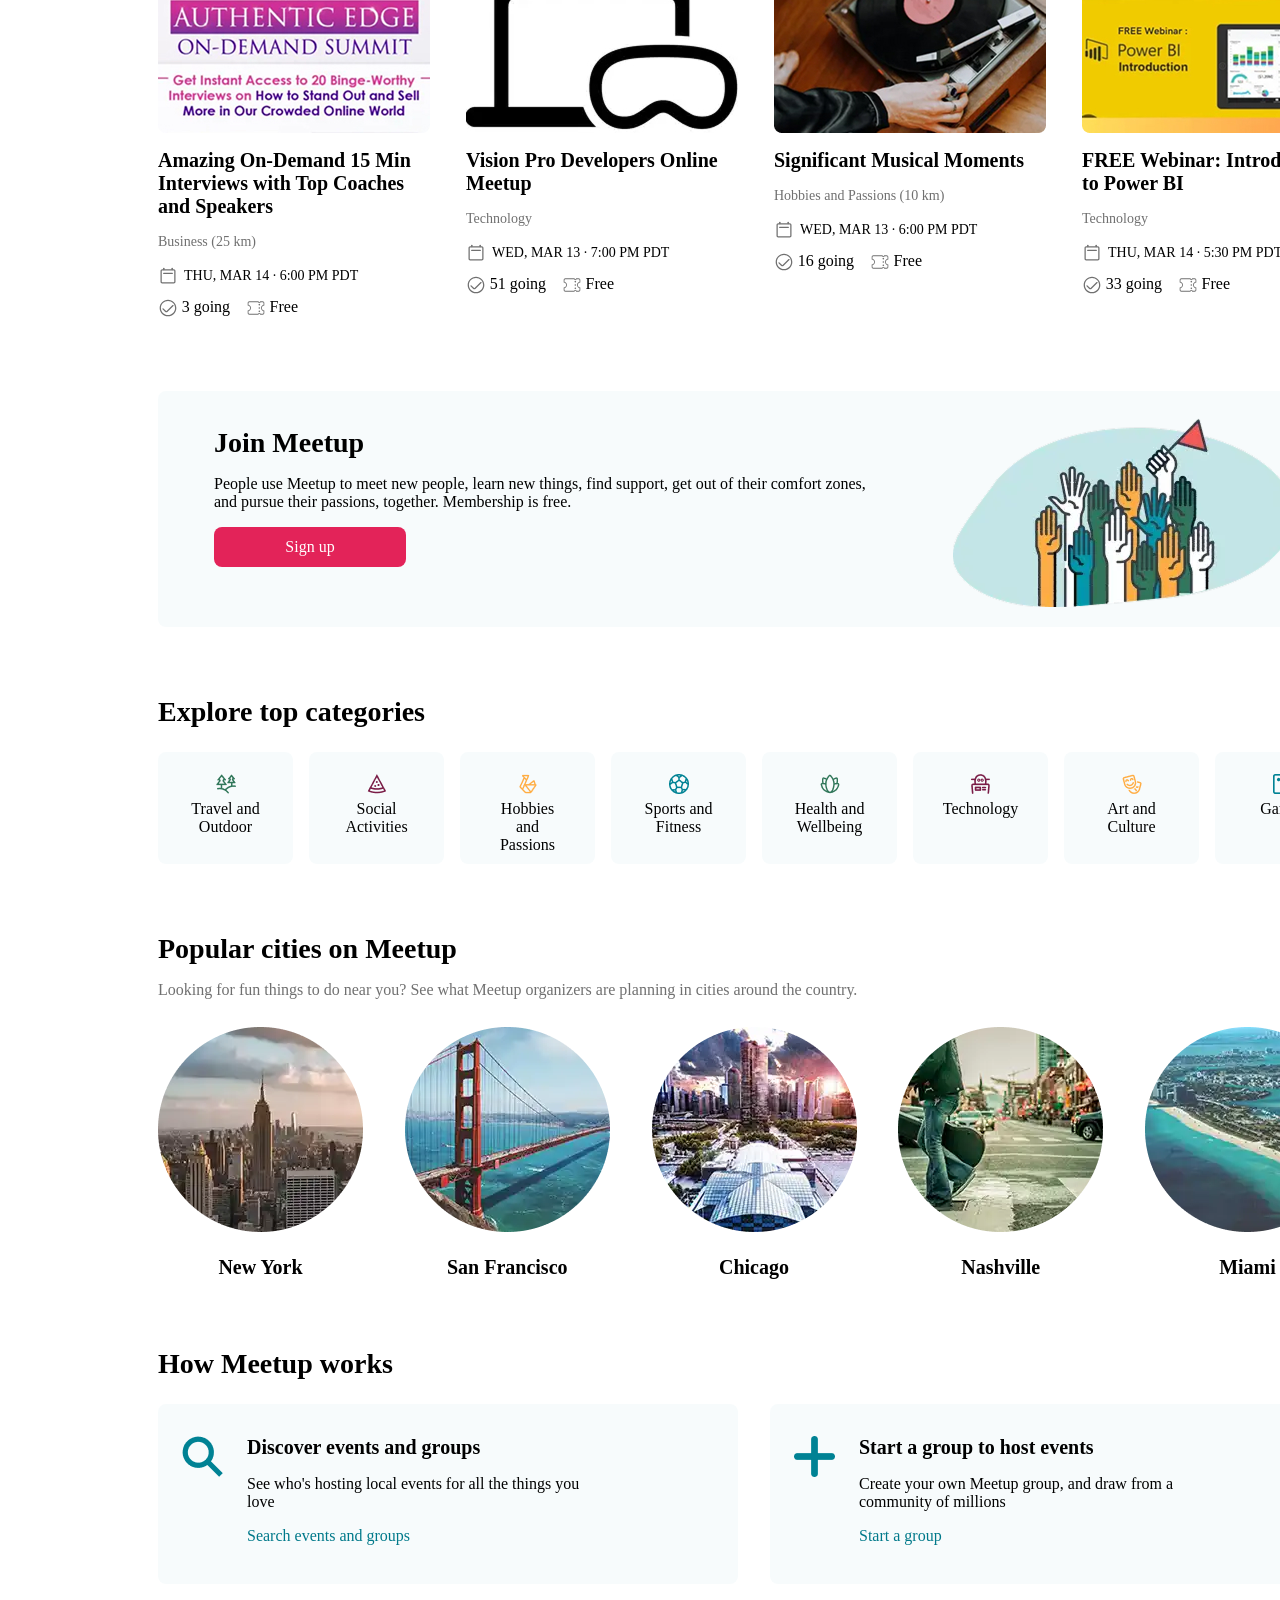
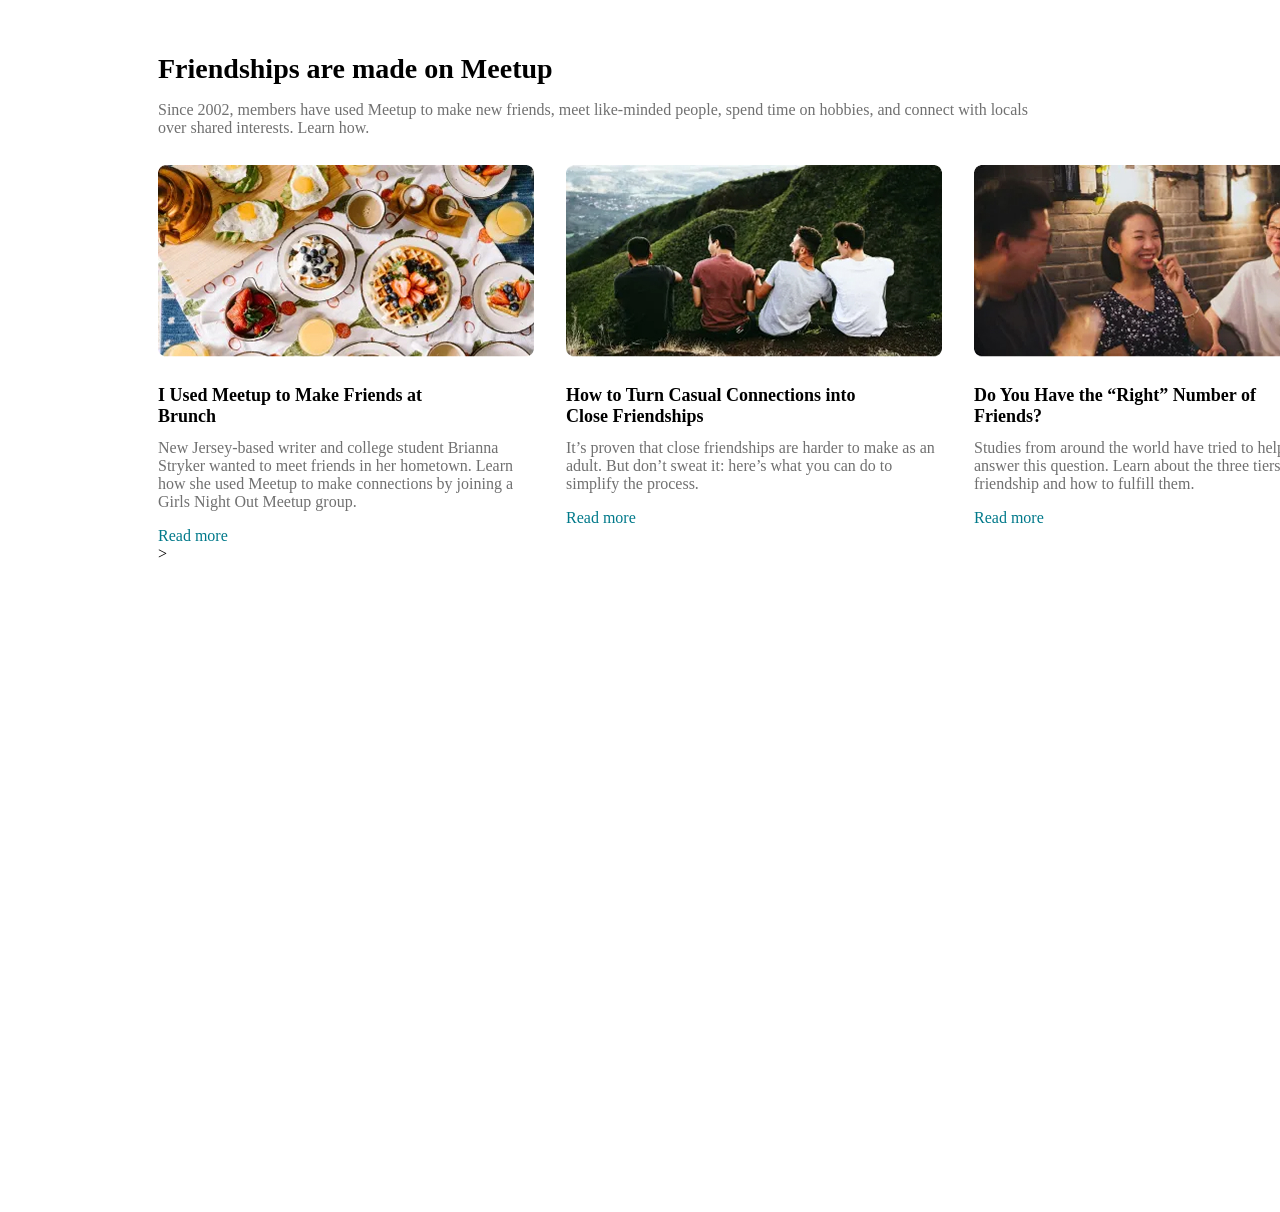
==== commit 4db5d523: "Сделан части How Meetup works,  Friendships are made on Meetup. Часть main закончена" ====
--- a/assets/index.html
+++ b/assets/index.html
@@ -291,7 +291,7 @@
             <!-- Poular cities -->
             <div class="cities_box">
                 <h3 class="title_events">Popular cities on Meetup</h3>
-                <p>Looking for fun things to do near you? See what Meetup organizers are planning in cities around the country.</p>
+                <p class="p_events">Looking for fun things to do near you? See what Meetup organizers are planning in cities around the country.</p>
                 
                 <div class="cities_items">
                     <div class="city">
@@ -334,12 +334,60 @@
                             <h6>Search events and groups</h6>
                         </div>
                     </div>
-                    <div></div>
-                </div>
-            </div>
-
-        </div>
-        <main>  
+                    <!-- ------------------------------------------------- -->
+                    <div class="how_info">
+                        <img src="./img/plus.svg.png" alt="">
+                        <div class="how_info_text">
+                            <h5>Start a group to host events</h5>
+                            <p>Create your own Meetup group, and draw from a community of millions</p>
+                            <h6>Start a group</h6>
+                        </div>
+                    </div>
+                </div>
+            </div>
+
+            <!-- Friendships are made on Meetup -->
+            <div class="friendships">
+                <h3 class="title_events">Friendships are made on Meetup</h3>
+                <p class="p_events">Since 2002, members have used Meetup to make new friends, meet like-minded people, spend time on hobbies, and
+                connect with locals over shared interests. Learn how.</p>
+                <div class="friendships_box">
+                    <div class="friendship_item">
+                        <img src="./img/first_article.webp.jpg" alt="">
+                        <h5>I Used Meetup to Make Friends at Brunch</h5>
+                        <p>New Jersey-based writer and college student
+                        Brianna Stryker wanted to meet friends in her
+                        hometown. Learn how she used Meetup to make
+                        connections by joining a Girls Night Out Meetup
+                        group.</p>
+                        <h6>Read more</h6>
+                    </div>
+                    <!-- ---------------------------------------------------------- -->
+                    <div class="friendship_item">
+                        <img src="./img/second_article.webp.jpg" alt="">
+                        <h5>How to Turn Casual Connections into Close Friendships</h5>
+                        <p>It’s proven that close friendships are harder to
+                        make as an adult. But don’t sweat it: here’s what
+                        you can do to simplify the process.</p>
+                        <h6>Read more</h6>
+                    </div>
+                    <!-- ---------------------------------------------------------- -->
+                     <div class="friendship_item">
+                        <img src="./img/third_article.webp.jpg" alt="">
+                        <h5>Do You Have the “Right” Number of Friends?</h5>
+                        <p>Studies from around the world have tried to help
+                        people answer this question. Learn about the
+                        three tiers of friendship and how to fulfill them.</p>
+                        <h6>Read more</h6>
+                    </div>
+                    <!-- ---------------------------------------------------------- -->
+                </div>
+            </div>
+>
+        </main>  
+        <footer>
+            
+        </footer>
     </div>  
     <script src="./js/index.js"></script>            
 </body>
--- a/assets/style/style.css
+++ b/assets/style/style.css
@@ -368,11 +368,12 @@
     gap: 41.75px;
     flex-wrap: wrap;
 }
-.cities_box p{
+.p_events{
     font-size: 16px;
     font-weight: 400;
     color: rgba(112, 112, 112, 1);
     padding-top: 16px;
+    width: 870px;
 }
 .city{
     display: flex;
@@ -397,11 +398,73 @@
     display: flex;
     flex-wrap: wrap;
     gap: 32px;
+    margin-top: 24px;
 }
 .how_info{
     width: 580px;
-     
+    height: 180px;
+    background-color: rgba(151, 202, 209, 0.08);
+    border-radius: 8px; 
+    display: flex;  
 }
 .how_info img{
-
-}
+    width: 41px;
+    height: 41px;
+    margin-top: 32px;
+    margin-left: 24px;
+}
+.how_info_text{
+    margin-top: 32px;
+    margin-left: 24px;
+}
+.how_info_text h5{
+    font-size: 20px;
+    font-weight: 600;
+}
+.how_info_text p{
+    padding-top: 16px;
+    width: 362px;
+    font-size: 16px;
+    font-weight: 400;
+}
+.how_info_text h6{
+    padding-top: 16px;
+    font-size: 16px;
+    font-weight: 500;
+    color: rgba(0, 121, 138, 1);
+}
+
+.friendships{
+    padding-top: 64px;
+}
+.friendships_box{
+    margin-top: 28px;
+    display: flex;
+    gap: 32px;
+    flex-wrap: wrap;
+}
+.friendship_item{
+    width: 376px;
+}
+.friendship_item img{
+    width: 376px;
+    height: 191.5px;
+}
+.friendship_item h5{
+    padding-top: 24px;
+    font-size: 18px;
+    font-weight: 600;
+    width: 292.42px;
+}
+.friendship_item p{
+    font-size: 16px;
+    font-weight: 400;
+    color: rgba(112, 112, 112, 1);
+    padding-top: 12px;
+}
+.friendship_item h6{
+    font-size: 16px;
+    font-weight: 400;
+    padding-top: 16px;
+    color: rgba(0, 121, 138, 1);
+}
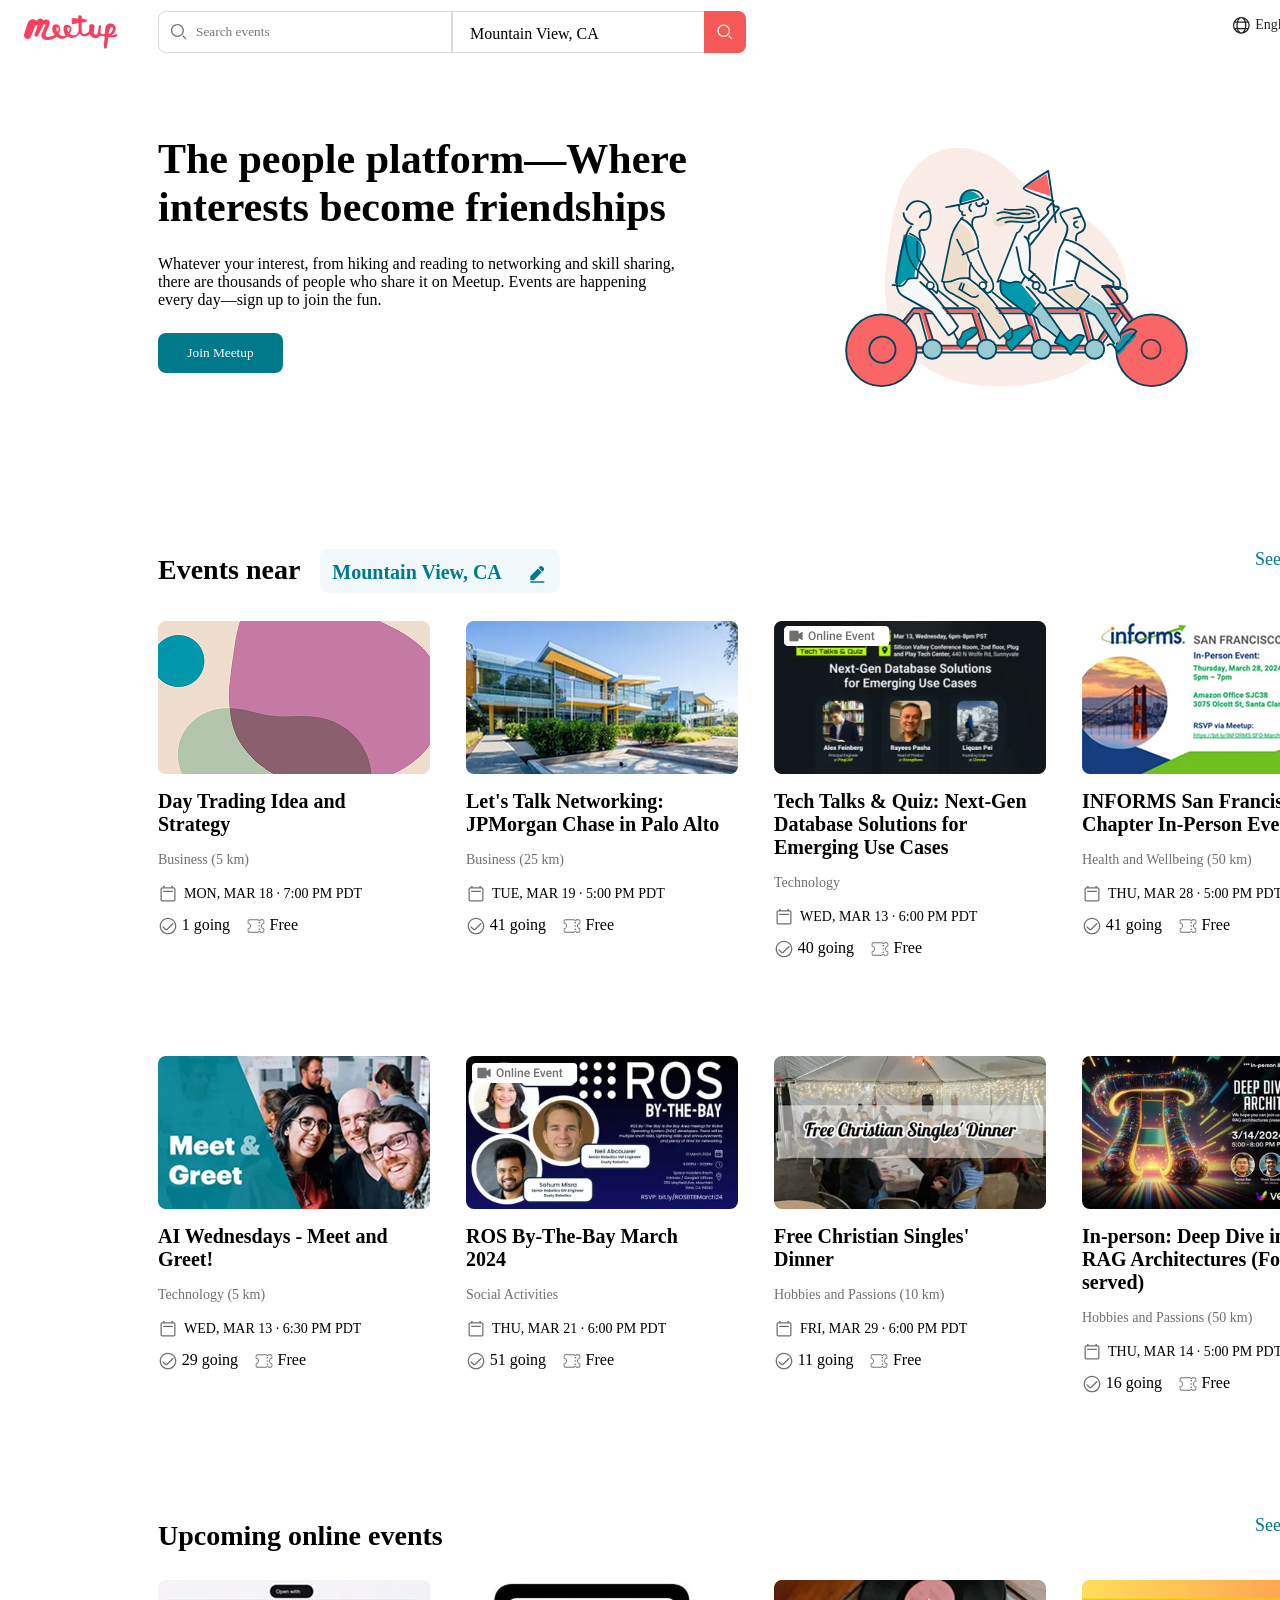
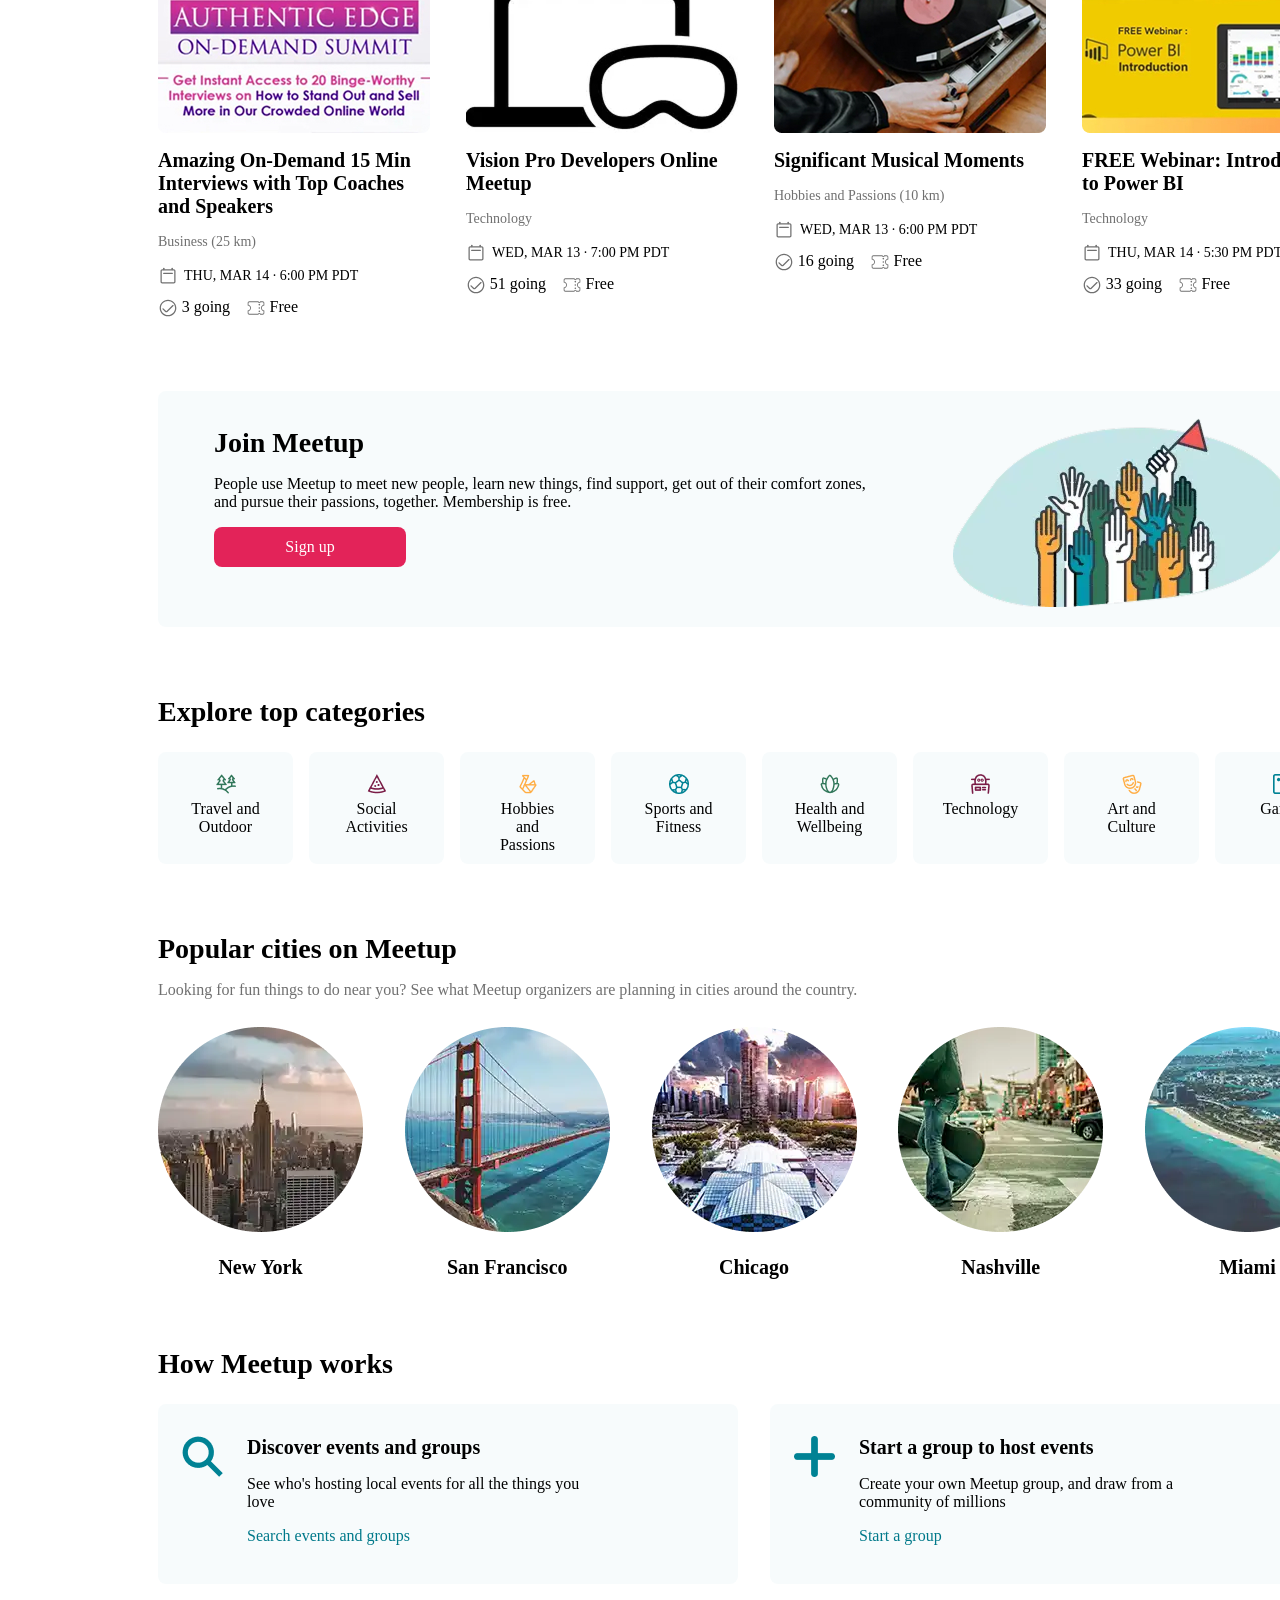
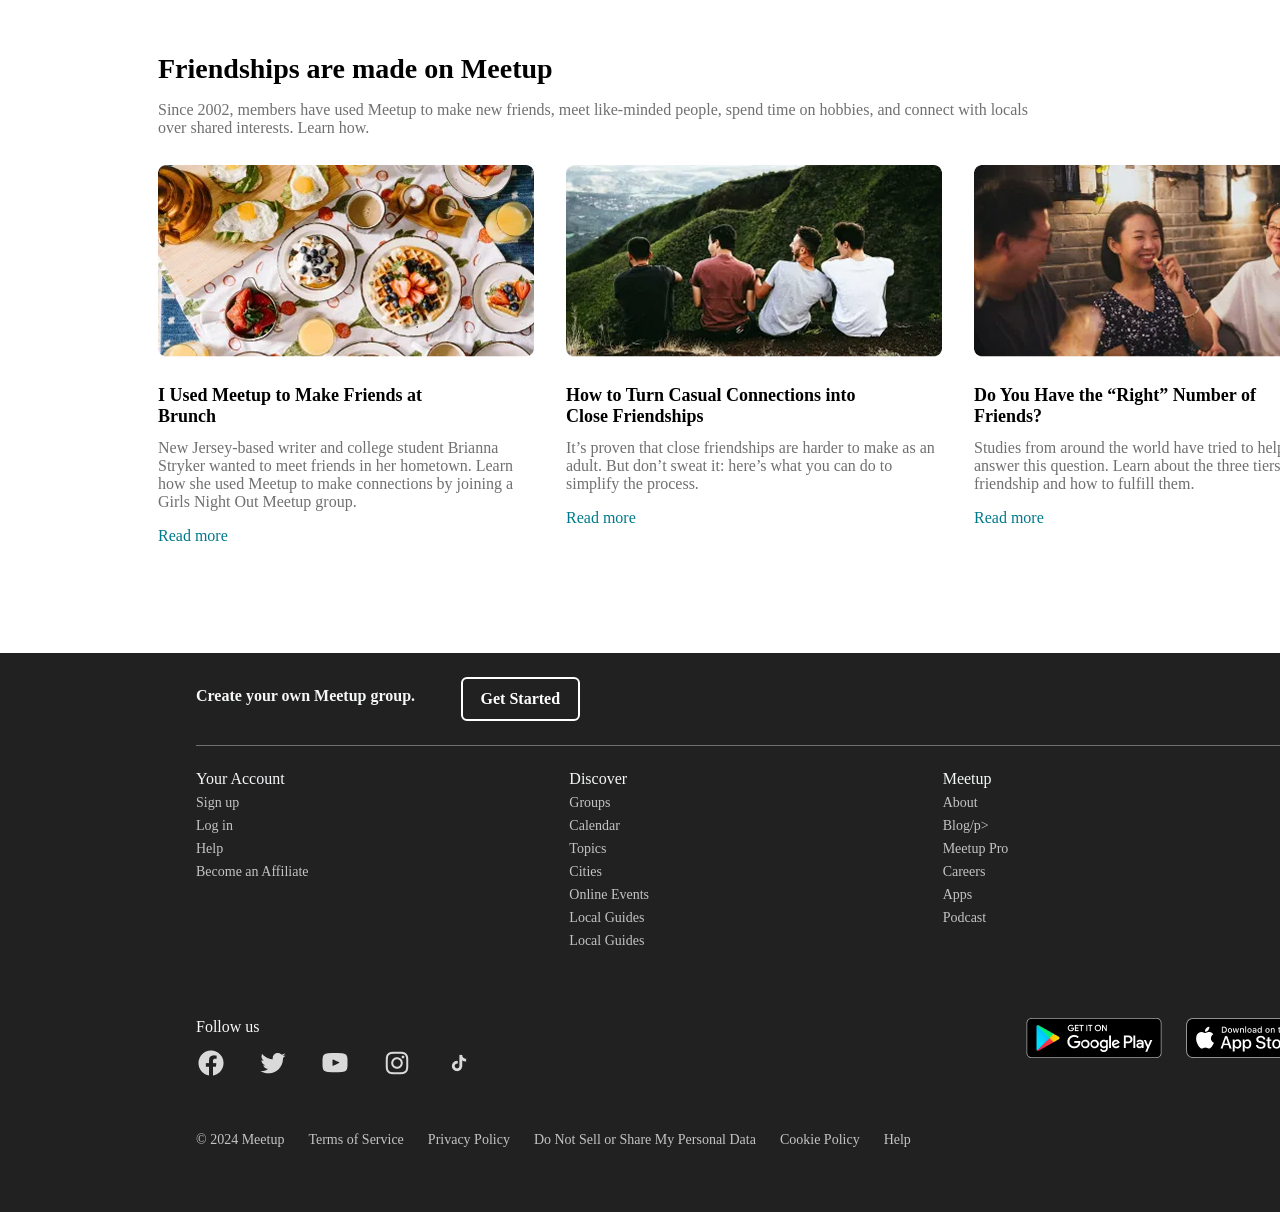
==== commit a276a80f: "Завершение footer" ====
--- a/assets/index.html
+++ b/assets/index.html
@@ -15,7 +15,7 @@
                 <img id="logo" class="logo" src="./svg/logo.svg" alt="">
                 <div class="inputs">
                     <div class="search_container"><img class="search_img" src="./svg/search_img.svg" alt=""><input class="search" type="text" placeholder="Search events"></div>
-                    <div class="vanue"><span class="city">Mountain View, CA</span><button class="search_button" type="button"><img  src="./svg/search_btn.svg" alt=""></button></div>
+                    <div class="vanue"><span class="city_search">Mountain View, CA</span><button class="search_button" type="button"><img  src="./svg/search_btn.svg" alt=""></button></div>
                 </div>
             
             </div>
@@ -383,10 +383,69 @@
                     <!-- ---------------------------------------------------------- -->
                 </div>
             </div>
->
+
         </main>  
         <footer>
-            
+            <div class="get_started">
+                <h4>Create your own Meetup group.</h4>
+                <button>Get Started</button>
+            </div>
+            <div class="page_links">
+                <div class="page_link">
+                    <h4>Your Account</h4>
+                    <p>Sign up</p>
+                    <p>Log in</p>
+                    <p>Help</p>
+                    <p>Become an Affiliate</p>
+                </div>
+
+                <div class="page_link">
+                    <h4>Discover</h4>
+                    <p>Groups</p>
+                    <p>Calendar</p>
+                    <p>Topics</p>
+                    <p>Cities</p>
+                    <p>Online Events</p>
+                    <p>Local Guides</p>
+                    <p>Local Guides</p>
+                </div>
+
+                <div class="page_link">
+                    <h4>Meetup</h4>
+                    <p>About</p>
+                    <p>Blog/p>
+                    <p>Meetup Pro</p>
+                    <p>Careers</p>
+                    <p>Apps</p>
+                    <p>Podcast</p>
+                </div> 
+            </div>
+
+            <div class="follow">
+                <div class="follow_media">
+                    <h4>Follow us</h4>
+                    <div class="icons">
+                        <img src="./img/Facebook.png" alt="">
+                        <img src="./img/Twitter.png" alt="">
+                        <img src="./img/YouTube.png" alt="">
+                        <img src="./img/Instagram.png" alt="">
+                        <img src="./img/TikTok.png" alt="">
+                    </div>
+                </div>
+                <div class="store">
+                    <img src="./img/Google Play.png" alt="">
+                    <img src="./img/App Store.png" alt="">
+                </div>
+            </div>
+
+            <div class="page_info">
+                <p>© 2024 Meetup</p>
+                <p>Terms of Service</p>
+                <p>Privacy Policy</p>
+                <p>Do Not Sell or Share My Personal Data</p>
+                <p>Cookie Policy</p>
+                <p>Help</p>
+            </div>
         </footer>
     </div>  
     <script src="./js/index.js"></script>            
--- a/assets/style/style.css
+++ b/assets/style/style.css
@@ -1,10 +1,4 @@
-:root{
-    --main-color: rgba(33, 33, 33, 1);
-    --second-color: rgba(112, 112, 112, 1); 
-    --view-clor: rgba(0, 0, 0, 1);
-    --main-color: rgba(33, 33, 33, 1);
-    --signup-color: rgba(0, 121, 138, 1);        
-}
+
 *{
     margin: 0;
     padding: 0;
@@ -14,6 +8,7 @@
 .container{
     width: 1512px;
     height: 4412px;
+    position: relative;
 }
 nav{
     display: flex;
@@ -468,3 +463,106 @@
     padding-top: 16px;
     color: rgba(0, 121, 138, 1);
 }
+
+
+footer{
+    background-color: rgb(33, 33, 33);
+    width: 1512px;
+    height: 559px;
+    position: absolute;
+    bottom: 0;
+}
+.get_started{
+    display: flex;
+    width: 1120px;
+    height: 69px;
+    margin-left: 196px;
+    margin-top: 24px;
+    gap: 15.8px;
+    border-bottom: 1px solid rgba(112, 112, 112, 1)
+}
+.get_started h4{
+    color: rgb(246, 247, 248);
+    font-size: 16px;
+    font-weight: 600;
+    width: 249px;
+    padding-top: 10px;
+}
+.get_started button{
+    color: rgba(255, 255, 255, 1);
+    background: none ;
+    width: 119px;
+    height: 44px;
+    border: 2px solid rgba(255, 255, 255, 1);
+    border-radius: 6px;
+    font-size: 16px;
+    font-weight: 600;
+}
+.page_links{
+    margin-top: 24px;
+    display: flex;
+    flex-direction: row;
+    flex-wrap: wrap;
+    margin-left: 196px;
+}
+.page_link{
+    width: 373.33px;
+    height: 224px;
+
+}
+.page_link h4{
+    font-size: 16px;
+    font-weight: 400;
+    color: rgba(246, 247, 248, 1);
+}
+.page_link p{
+    font-size: 14px;
+    font-weight: 400;
+    color: rgba(197, 196, 196, 1);
+    padding-top: 7px;
+}
+
+.follow{
+    width: 1120px;
+    height: 90px;
+    margin: 24px 196px;
+    display: flex;
+    position: relative;
+}
+.follow_media{
+    width: 278px;
+}
+.follow_media h4{
+    font-size: 16px;
+    font-weight: 400;
+    color: rgba(246, 247, 248, 1);
+}
+.icons{
+    display: flex;
+    margin-top: 12px;
+    gap: 32px;
+}
+.icons img{
+    width: 30px;
+    height: 30px;
+}
+.store{
+    display: flex;
+    position: absolute;
+    right: 0;
+    gap: 12px;
+}
+.store img{
+    width: 140px;
+    height: 40px;
+}
+.page_info{
+    width: 1120px;
+    height: 28px;
+    display: flex;
+    margin-left: 196px;
+    gap: 24px;
+    color: rgba(197, 196, 196, 1);
+    font-size: 14px;
+    font-weight: 400;
+}
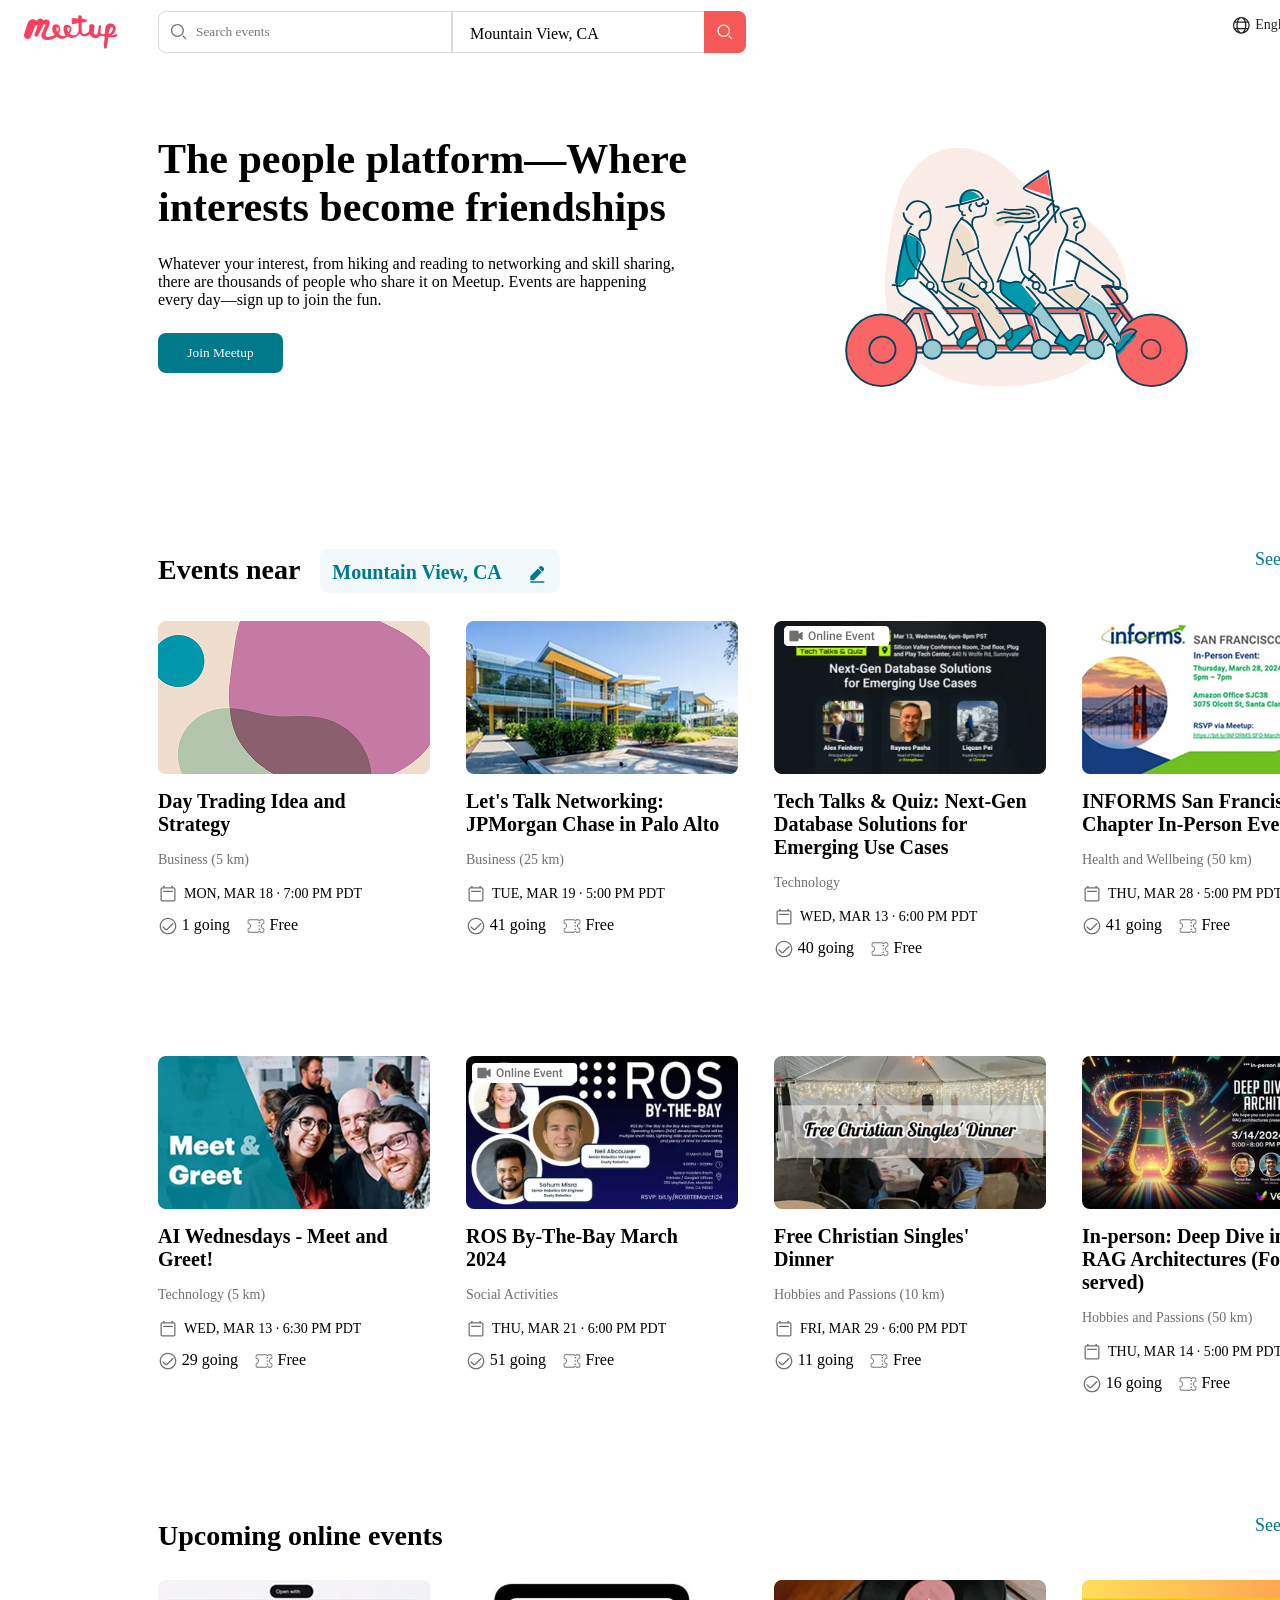
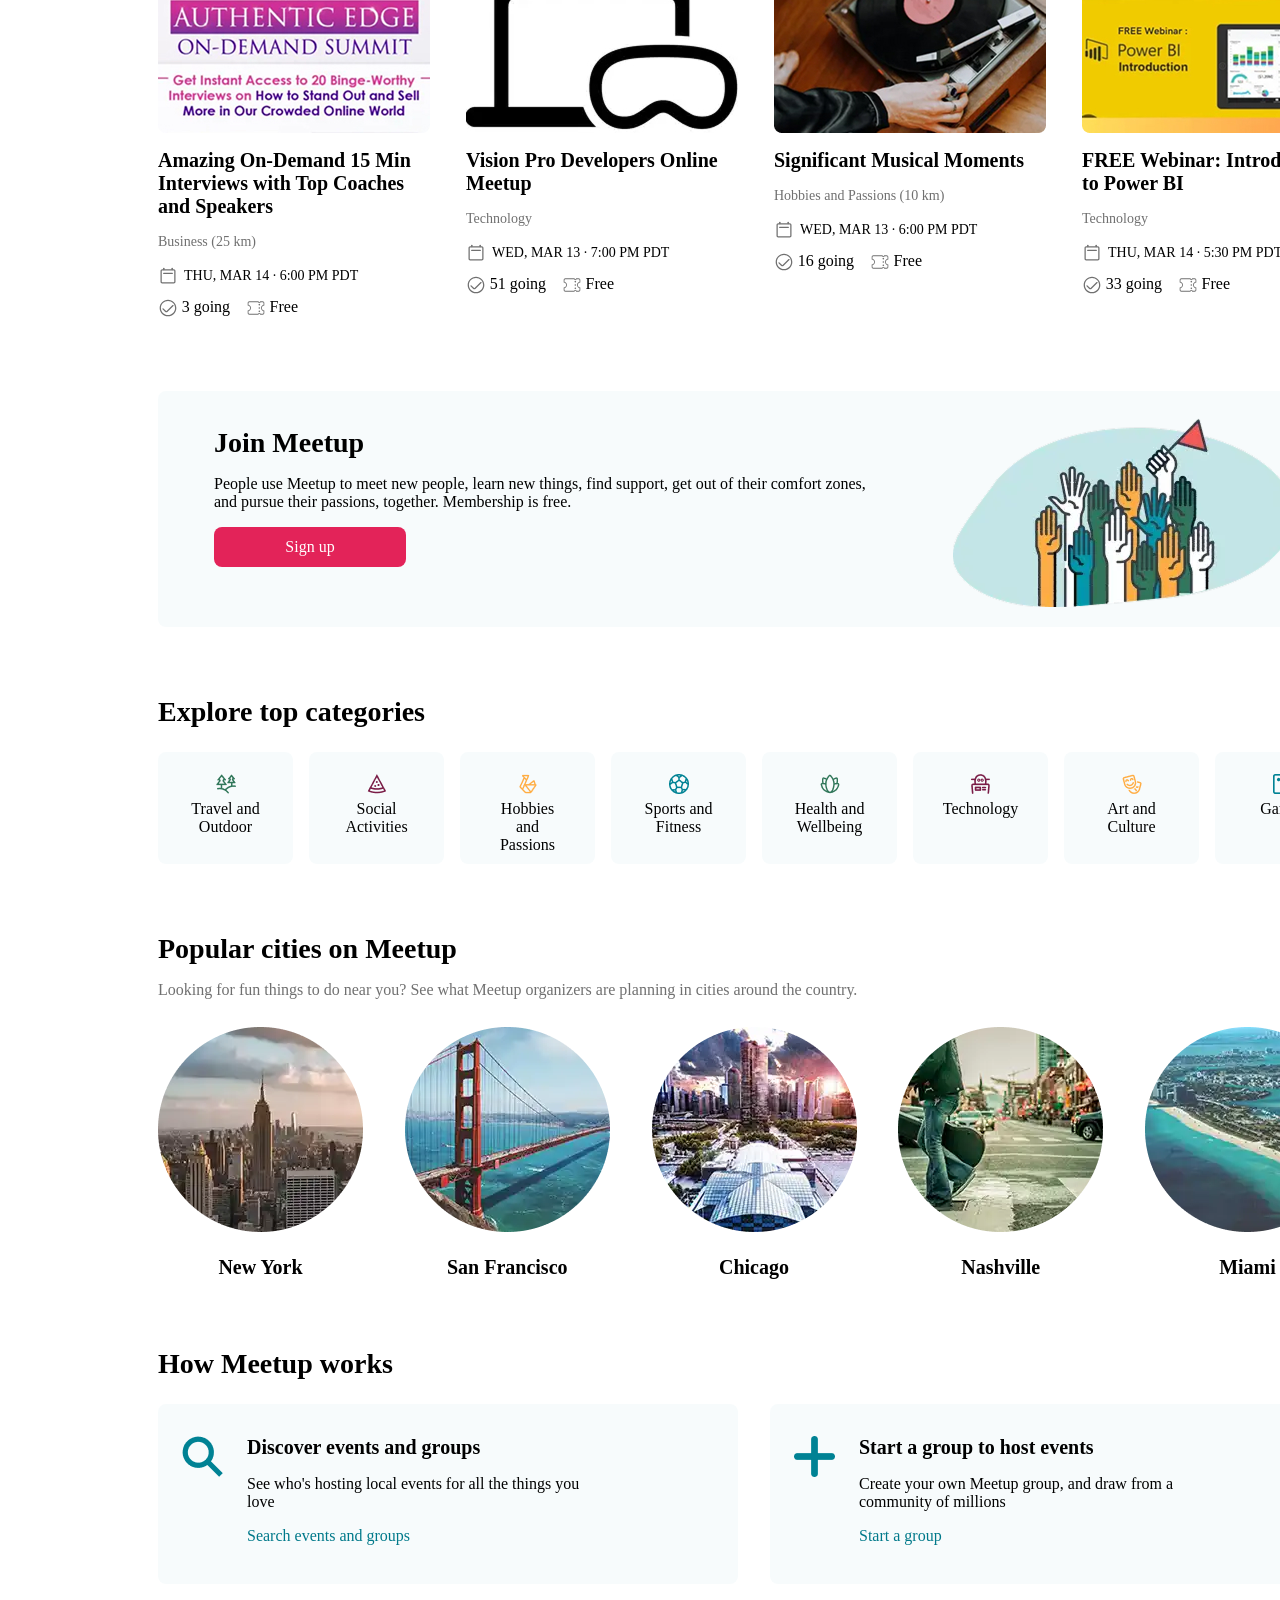
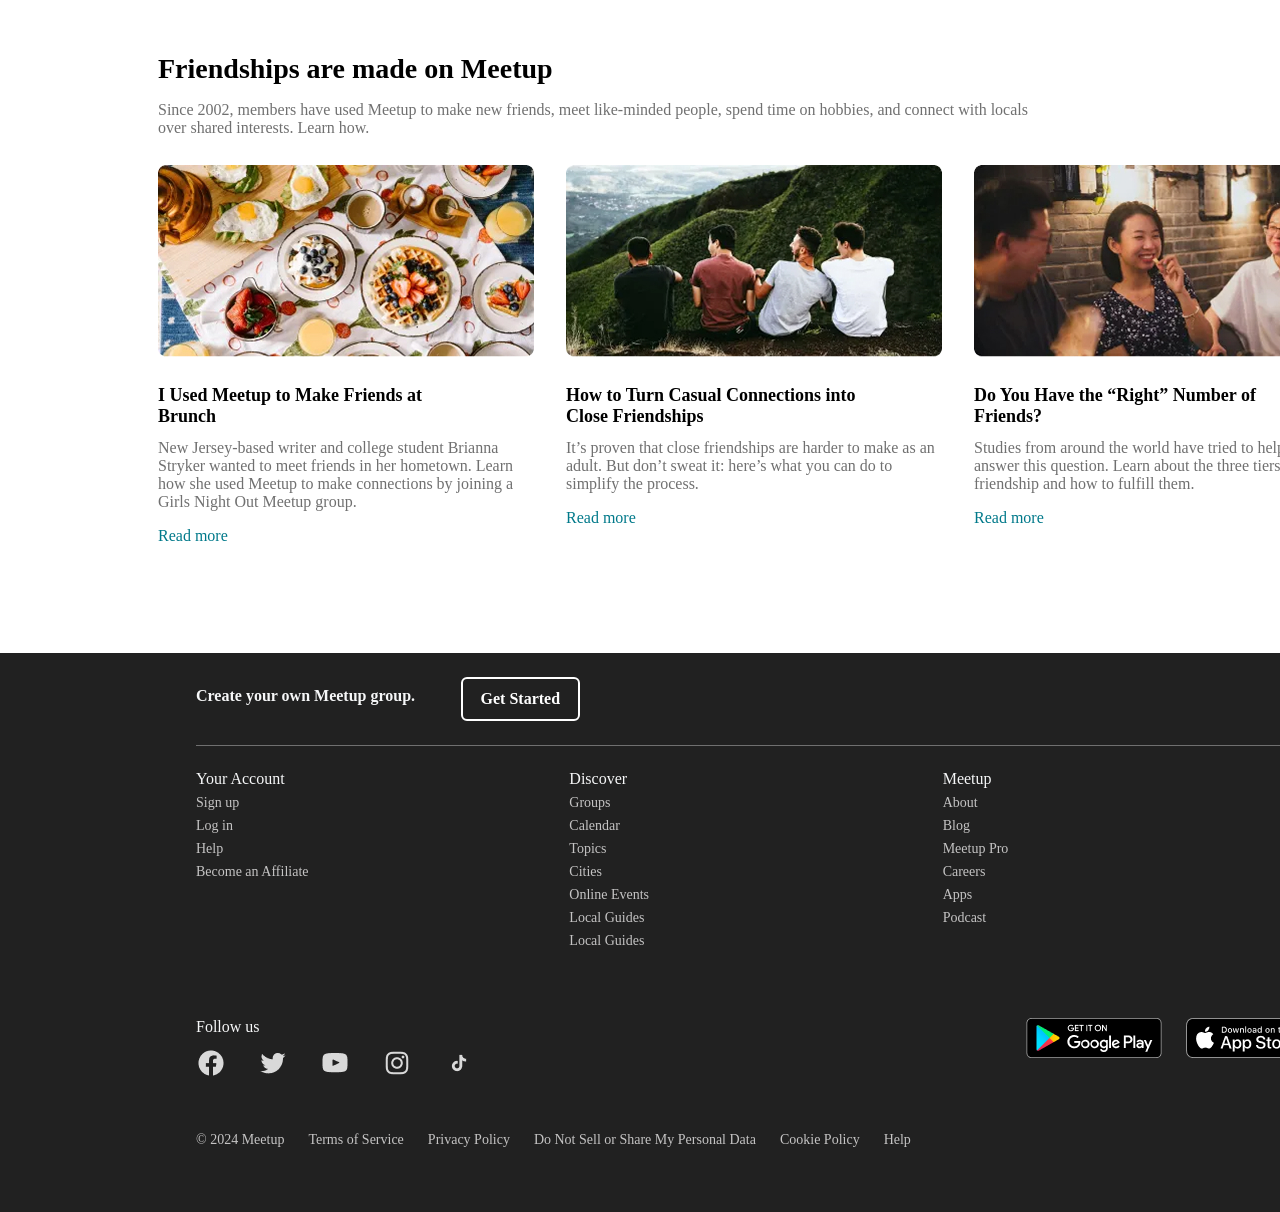
==== commit cbe61687: "Вторая страница закончена" ====
--- a/assets/index.html
+++ b/assets/index.html
@@ -385,7 +385,7 @@
             </div>
 
         </main>  
-        <footer>
+        <footer class="footer_1page">
             <div class="get_started">
                 <h4>Create your own Meetup group.</h4>
                 <button>Get Started</button>
@@ -413,7 +413,7 @@
                 <div class="page_link">
                     <h4>Meetup</h4>
                     <p>About</p>
-                    <p>Blog/p>
+                    <p>Blog</p>
                     <p>Meetup Pro</p>
                     <p>Careers</p>
                     <p>Apps</p>
@@ -448,6 +448,6 @@
             </div>
         </footer>
     </div>  
-    <script src="./js/index.js"></script>            
+    <script src="./js/index1.js"></script>            
 </body>
 </html>
--- a/assets/style/style.css
+++ b/assets/style/style.css
@@ -464,13 +464,21 @@
     color: rgba(0, 121, 138, 1);
 }
 
-
-footer{
+.footer_1page{
     background-color: rgb(33, 33, 33);
-    width: 1512px;
-    height: 559px;
+    width: 100%;
+    min-height: 559px;
+    margin-top: 50px;
     position: absolute;
     bottom: 0;
+}
+.footer_2page{
+    display: flex;
+    flex-direction: column;
+    background-color: rgb(33, 33, 33);
+    width: 100%;
+    min-height: 559px;
+    padding-bottom: 50px;
 }
 .get_started{
     display: flex;
@@ -481,6 +489,21 @@
     gap: 15.8px;
     border-bottom: 1px solid rgba(112, 112, 112, 1)
 }
+.footer_2page .get_started{
+    display: flex;
+    width: 1120px;
+    height: 69px;
+    margin-left: 196px;
+    margin-top: 24px;
+    gap: 15.8px;
+    border-bottom: 1px solid rgba(112, 112, 112, 1)
+}
+/* .footer_2page .get_started h4{
+    padding-top: 34px;
+}
+.footer_2page .get_started button{
+    margin-top: 24px;
+} */
 .get_started h4{
     color: rgb(246, 247, 248);
     font-size: 16px;
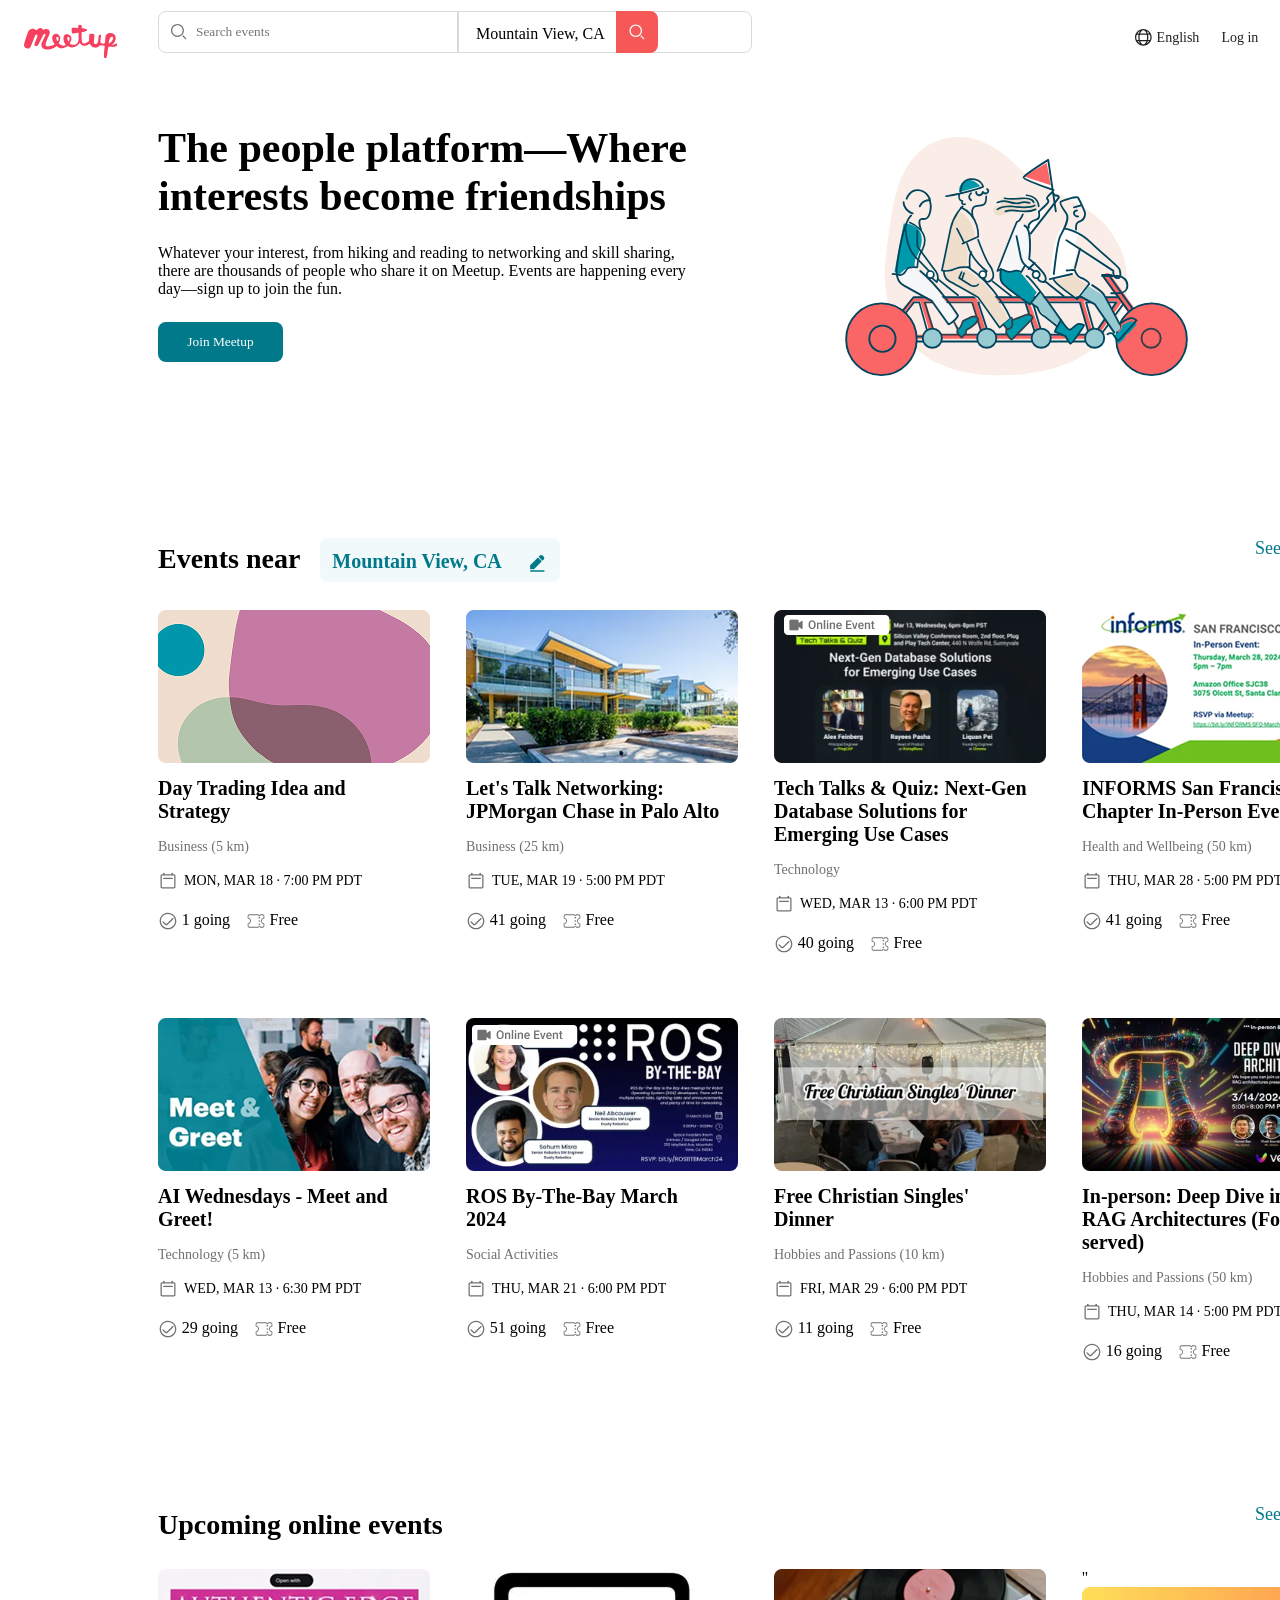
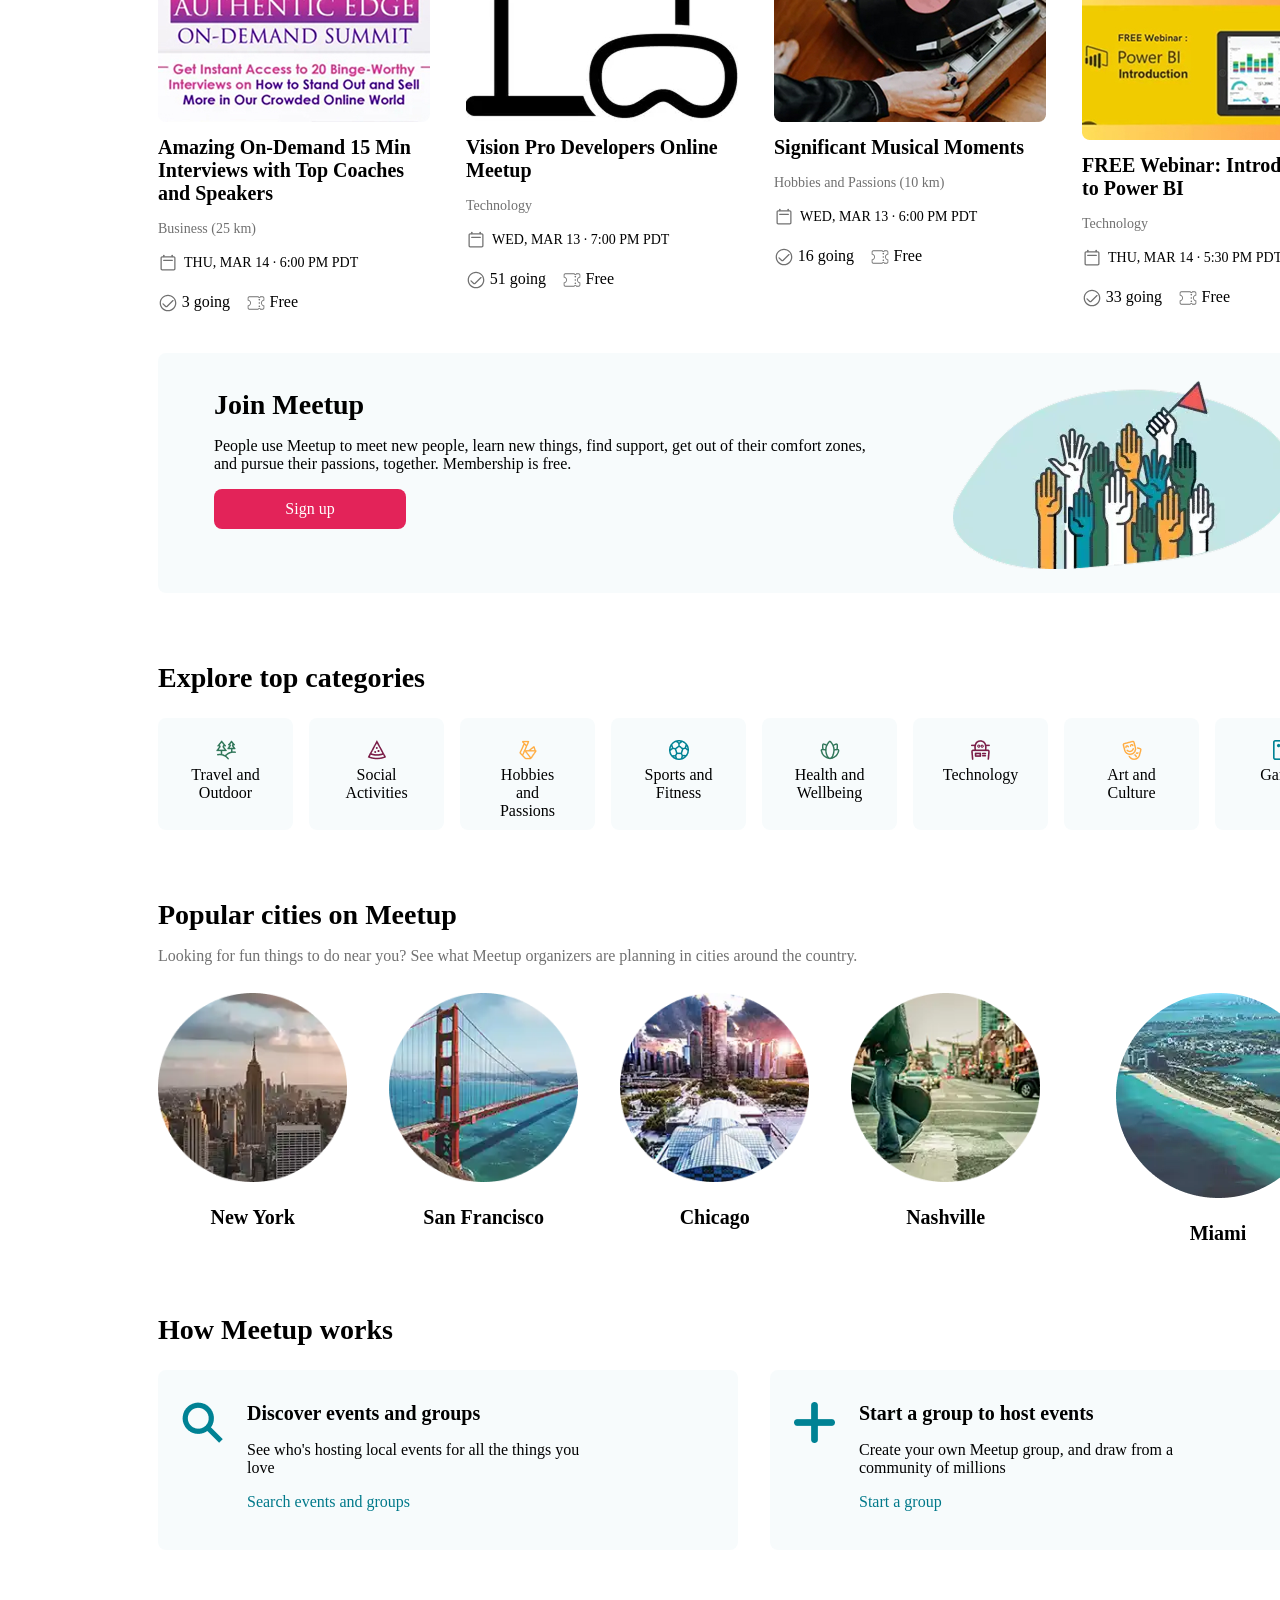
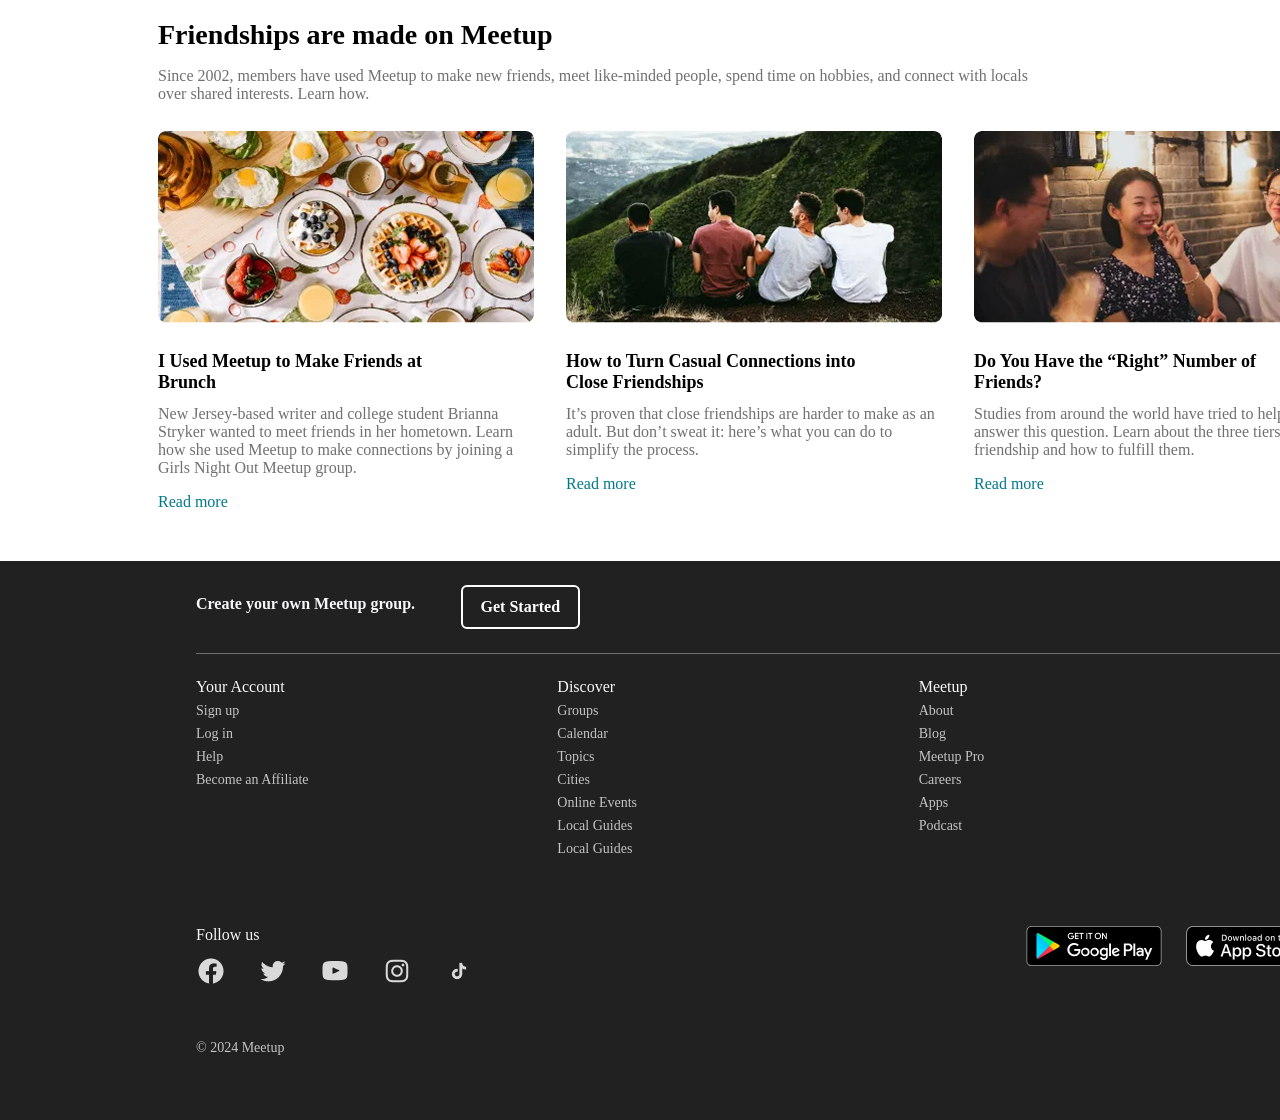
==== commit 59cfe082: "Сделанный адаптив первой страницы" ====
--- a/assets/index.html
+++ b/assets/index.html
@@ -4,6 +4,7 @@
     <meta charset="UTF-8">
     <meta name="viewport" content="width=device-width, initial-scale=1.0">
     <link rel="stylesheet" href="./style/style.css">
+    <link rel="stylesheet" href="./style/adapt_1page.css">
     <title>Document</title>
 </head>
 <body>
@@ -30,8 +31,7 @@
             <div class="platform">
                 <div class="platform_info">
                     <h1 class="title_info">The people platform—Where<br>interests become friendships</h1>
-                    <p class="text_info">Whatever your interest, from hiking and reading to networking and skill sharing,<br>
-                    there are thousands of people who share it on Meetup. Events are happening<br>
+                    <p class="text_info">Whatever your interest, from hiking and reading to networking and skill sharing, there are thousands of people who share it on Meetup. Events are happening
                     every day—sign up to join the fun.</p>
                     <button id="btnJoin" type="button" class="btn_info">Join Meetup</button>
                 </div>
@@ -49,6 +49,7 @@
                 <div class="posters_events">
             <!-- ---------1-------------------------------------------------------- -->
                 <div class="poster">
+                    <div class="line"></div>
                     <div class="img_poster"><img src="./img/trading.jpg" alt=""></div>
                     <div class="info_poster">
                         <h5 class="poster_title">Day Trading Idea and Strategy</h5>
@@ -64,20 +65,22 @@
                 
             <!-- -----------2------------------------------------------------------- -->
                 <div class="poster">
-                <div class="img_poster"><img src="./img/networking.jpg" alt=""></div>
-                    <div class="info_poster">
-                        <h5 class="poster_title">Let's Talk Networking: JPMorgan Chase in Palo Alto</h5>
-                        <p class="thema">Business (25 km)</p>
-                        <div class="day"><img src="./svg/day1.svg" alt=""><p>Tue, Mar 19 · 5:00 PM PDT</p></div>
-                        <div class="add_info">
-                            <div class="register"><img src="./svg/count persons.svg" alt=""><p>41 going</p></div>
-                            <div class="type"><img src="./svg/type1.svg" alt=""><p>Free</p></div>
-
-                        </div>
-                    </div>
+                    <div class="line"></div>
+                    <div class="img_poster"><img src="./img/networking.jpg" alt=""></div>
+                        <div class="info_poster">
+                            <h5 class="poster_title">Let's Talk Networking: JPMorgan Chase in Palo Alto</h5>
+                            <p class="thema">Business (25 km)</p>
+                            <div class="day"><img src="./svg/day1.svg" alt=""><p>Tue, Mar 19 · 5:00 PM PDT</p></div>
+                            <div class="add_info">
+                                <div class="register"><img src="./svg/count persons.svg" alt=""><p>41 going</p></div>
+                                <div class="type"><img src="./svg/type1.svg" alt=""><p>Free</p></div>
+
+                            </div>
+                        </div>
                 </div>
             <!-- -----------3------------------------------------------------------- -->
                 <div class="poster">
+                    <div class="line"></div>
                 <div class="img_poster"><img src="./img/tech.jpg" alt=""></div>
                     <div class="info_poster">
                         <h5 class="poster_title">Tech Talks & Quiz: Next-Gen Database Solutions for Emerging Use Cases</h5>
@@ -91,7 +94,8 @@
                     </div>
                 </div>
             <!-- ----------4-------------------------------------------------------- -->
-                <div class="poster">
+                <div class="poster hidden">
+                    <div class="line"></div>
                 <div class="img_poster"><img src="./img/informs.jpg" alt=""></div>
                     <div class="info_poster">
                         <h5 class="poster_title">INFORMS San Francisco Chapter In-Person Event</h5>
@@ -105,7 +109,8 @@
                     </div>
                 </div>
             <!-- ------------5------------------------------------------------------ -->
-                <div class="poster">
+                <div class="poster hidden">
+                    <div class="line"></div>
                 <div class="img_poster"><img src="./img/ai.jpg" alt=""></div>
                     <div class="info_poster">
                         <h5 class="poster_title">AI Wednesdays - Meet and Greet!</h5>
@@ -119,7 +124,8 @@
                     </div>
                 </div>
             <!-- ---------------6--------------------------------------------------- -->
-                <div class="poster">
+                <div class="poster hidden">
+                    <div class="line"></div>
                 <div class="img_poster"><img src="./svg/Events near/ROS By-The-Bay.svg" alt=""></div>
                     <div class="info_poster">
                         <h5 class="poster_title">ROS By-The-Bay March 2024</h5>
@@ -133,7 +139,8 @@
                     </div>
                 </div>
             <!-- -----------------7------------------------------------------------- -->
-                <div class="poster">
+                <div class="poster hidden">
+                    <div class="line"></div>
                 <div class="img_poster"><img src="./svg/Events near/Free Christian Singles.svg" alt=""></div>
                     <div class="info_poster">
                         <h5 class="poster_title">Free Christian Singles' Dinner</h5>
@@ -147,7 +154,8 @@
                     </div>
                 </div>
             <!-- ----------------------8-------------------------------------------- -->
-                <div class="poster">
+                <div class="poster hidden">
+                    <div class="line"></div>
                 <div class="img_poster"><img src="./svg/Events near/RAG Architectures.svg" alt=""></div>
                     <div class="info_poster">
                         <h5 class="poster_title">In-person: Deep Dive into RAG Architectures (Food served)</h5>
@@ -164,6 +172,7 @@
             </div>
             <!-- ----------------------Upcoming online events-------------------------------------------- -->   
             <div class="events_near" id="eventsBox">
+                
                 <div class="events_title">
                     <h4 class="title_events">Upcoming online events</h4>
                     <p class="link_all">See all events</p>
@@ -171,6 +180,7 @@
                 <div class="posters_events">
              <!-- ---------------------------------------1-------------------------------------------------------------        -->
                 <div class="poster">
+                    <div class="line"></div>
                     <div class="img_poster"><img src="./img/Interviews.jpg" alt=""></div>
                     <div class="info_poster">
                         <h5 class="poster_title">Amazing On-Demand 15 Min Interviews with Top Coaches and Speakers</h5>
@@ -185,6 +195,7 @@
                 </div>   
                 <!-- ---------------------------------------2-------------------------------------------------------------        -->
                 <div class="poster">
+                    <div class="line"></div>
                     <div class="img_poster"><img src="./img/Vision Pro Developers.jpg" alt=""></div>
                     <div class="info_poster">
                         <h5 class="poster_title">Vision Pro Developers Online Meetup</h5>
@@ -199,6 +210,7 @@
                 </div> 
                 <!-- --------------------------------------3------------------------------------------------------------        -->
                 <div class="poster">
+                    <div class="line"></div>
                     <div class="img_poster"><img src="./img/Musical.jpg" alt=""></div>
                     <div class="info_poster">
                         <h5 class="poster_title">Significant Musical Moments</h5>
@@ -212,7 +224,7 @@
                     </div>
                 </div>   
                 <!-- ---------------------------------------4-------------------------------------------------------------        -->
-                <div class="poster">
+                <div class="poster hidden">'<div class="line"></div>'
                     <div class="img_poster"><img src="./img/FREE Webinar.jpg" alt=""></div>
                     <div class="info_poster">
                         <h5 class="poster_title">FREE Webinar: Introduction to Power BI</h5>
@@ -314,7 +326,7 @@
                         <h5>Nashville</h5>
                     </div>
                     <!-- --------------------------------------------------------------------------- -->
-                     <div class="city">
+                     <div class="city hidden">
                         <img src="./img/miami.png" alt="">
                         <h5>Miami</h5>
                     </div>
@@ -349,7 +361,7 @@
             <!-- Friendships are made on Meetup -->
             <div class="friendships">
                 <h3 class="title_events">Friendships are made on Meetup</h3>
-                <p class="p_events">Since 2002, members have used Meetup to make new friends, meet like-minded people, spend time on hobbies, and
+                <p class="p_events hidden">Since 2002, members have used Meetup to make new friends, meet like-minded people, spend time on hobbies, and
                 connect with locals over shared interests. Learn how.</p>
                 <div class="friendships_box">
                     <div class="friendship_item">
@@ -440,11 +452,11 @@
 
             <div class="page_info">
                 <p>© 2024 Meetup</p>
-                <p>Terms of Service</p>
-                <p>Privacy Policy</p>
-                <p>Do Not Sell or Share My Personal Data</p>
-                <p>Cookie Policy</p>
-                <p>Help</p>
+                <p hidden>Terms of Service</p>
+                <p hidden>Privacy Policy</p>
+                <p hidden>Do Not Sell or Share My Personal Data</p>
+                <p hidden>Cookie Policy</p>
+                <p hidden>Help</p>
             </div>
         </footer>
     </div>  
--- a/assets/style/style.css
+++ b/assets/style/style.css
@@ -1,4 +1,3 @@
-
 *{
     margin: 0;
     padding: 0;
@@ -6,8 +5,10 @@
     font-family: roboto, middle;
 }
 .container{
-    width: 1512px;
-    height: 4412px;
+    max-width: 1512px;
+    width: 100%;
+    max-height: 4412px;
+    height: 100%;
     position: relative;
 }
 nav{
@@ -24,22 +25,24 @@
     position: relative;
 }
 .logo{
-width: 94px;
-height: 34px;
-
-    margin-left: 24px;
-    margin-top: 15px;
+max-width: 94px;
+min-height: 34px;
+width: 100%;
+height: 100%;
+
+margin-left: 24px;
+margin-top: 15px;
 }
 .inputs{
     display: flex;
     margin-top: 11px;
-    
+    position: static;
 }
 .search_container{
     position: relative;
 }
 .search{
-    width: 294px;
+    width: 300px;
     height: 42px;
     border: 1px solid rgba(217, 217, 217, 1);
     padding-left: 37px;
@@ -66,8 +69,10 @@
     border-radius: 0 8px 8px 0;
 }
 .search_button img{
-    width: 20px;
-    height: auto;
+    max-width: 20px;
+    height: auto;
+    width: 100%;
+
     
 
 }
@@ -87,7 +92,7 @@
     position: absolute;
     top: 0;
     right: 50px;
-
+position: static;
 }
 .language{
     display: flex;
@@ -97,6 +102,7 @@
     border: 0;
     background-color: white;
     color: rgba(33, 33, 33, 1);
+    margin-top: 22px;
 }
 
 .log-in{
@@ -106,6 +112,8 @@
     border: 0;
     background-color: white;
     color: rgba(33, 33, 33, 1);
+     white-space: nowrap;
+     margin-top: 22px;
 }
 .sign-up{
     display: flex;
@@ -121,8 +129,10 @@
     margin-top: 14px;
 }
 .platform{
-    width: 1196px;
-    height: 461px;
+    max-width: 1196px;
+    width: 100%;
+    min-height: 461px;
+    height: auto;
     display: flex;
     gap: 54.47px;
     padding-left: 158px;
@@ -132,7 +142,8 @@
     display: flex;
     flex-direction: column;
     gap: 24px;
-    width: 600px;
+    max-width: 600px;
+    width: 100%;
 }
 .title_info{
     font-weight: 700;
@@ -143,15 +154,21 @@
     font-weight: 400;
     font-size: 16px;
     text-align: left;
+    max-width: 600.61px;
+    width: 100%;
+
 }
 .platform_img{
     margin-left: 54px;
-    width: 379px;
+    max-width: 379px;
+    width: 100%;
     height: auto;
 }
 .btn_info{
-    width: 125px;
-    height: 40px;
+    max-width: 125px;
+    width: 100%;
+    min-height: 40px;
+    height: auto;
     background-color: rgba(0, 121, 138, 1);
     color: rgba(255, 255, 255, 1);
     border: 0;
@@ -159,8 +176,10 @@
 }
 .events_near{
     margin-top: 24px;
-    width: 1196px;
-    height: 942px;
+    max-width: 1196px;
+    width: 100%;
+    min-height: 942px;
+    height: auto;
 
     display: flex;
     flex-direction: column;
@@ -173,16 +192,20 @@
 .edit_place{
     display: flex;
     flex-direction: row;
-    width: 239.4px;
-    height: 44px;
+    max-width: 239.4px;
+    width: 100%;
+    min-height: 44px;
+    height: auto;
     background-color: rgba(151, 202, 209, 0.12);
     border-radius: 8px;
     position: relative;
     margin-left: 20px;
 }
 .pencil{
-    width: 15px;
-    height: 16.6px;
+    max-width: 15px;
+    width: 100%;
+    min-height: 16.6px;
+    height: auto;
     position: absolute;
     bottom: 10px;
     right: 15px;
@@ -215,50 +238,78 @@
     gap: 36px;
     flex-wrap: wrap;
 }
-.poster{
+.poster, .hidden{
     padding-top: 28px;
+    max-width: 272px;
+    width: 100%;
+    max-height: 399px;
+    height: auto;
+}
+.img_poster{
+    max-width: 272px;
+    width: 100%;
+    height: 55px;
+    position: static;
+}
+.info_poster{
     width: 272px;
-    height: 399px;
-}
-.img_poster{
-    width: 272px;
-    height: auto;
-}
-.info_poster{
+    width: 100%;
+    max-height: 399px;
     padding-top: 12px;
+    position: static;
 }
 .poster_title{
-    width: 256px;
+    margin-top: 100px;
+    max-width: 256px;
+    width: 100%;
     font-weight: 600;
     font-size: 20px;
+    position: static;
+}
+.info_poster h5{
+    position: static;
 }
 .thema{
-    width: 256px;
-    height: 40px;
+    max-width: 256px;
+    width: 100%;
+    min-height: 40px;
+    height: auto;
     padding-top: 8px;
     font-weight: 500;
     font-size: 14px;
     color: rgba(112, 112, 112, 1);
     display: flex;
     align-items: center;
+    position: static;
 }
 .day{
     display: flex;
-    height: 20px;
+    min-height: 20px;
+    height: auto;
     font-weight: 400;
     font-size: 14px;
     padding-top: 8px;
     text-transform: uppercase;
+    position: static;
 }
 .day img{
-    width: 20px;
-    height: 20px;
+    max-width: 20px;
+    width: 100%;
+    min-height: 20px;
+    height: auto;
     color: rgba(112, 112, 112, 1);
     margin-right: 6px;
+    position: static;
 }
 .day p{
-    height: 20px;
+    min-height: 20px;
+    height: auto;
     padding-top: 2px;
+    position: static;
+}
+.line{
+    display: none;
+
 }
 .add_info{
     margin-top: 20px;
@@ -267,60 +318,85 @@
     display: flex;
     gap: 15.8px;
     align-items: center;
+    position: static;
 }
 .register img{
-    width: 20px;
-    height: 20px;
+    max-width: 20px;
+    width: 100%;
+    min-height: 20px;
+    height: auto;
     margin-right: 3.67px;
+    position: static;
 }
 .register, .type{
     display: flex;
+    position: static;
 }
 .type img{
-    width: 20px;
-    height: 20px;
+    max-width: 20px;
+    width: 100%;
+    min-height: 20px;
+    height: auto;
     margin-right: 3.67px;
+    position: static;
 }
 .online_events{
-    height: 499px;
+    min-height: 499px;
+    height: auto;
+    position: static;
 }
 
 .signup_container{
     display: flex;
     border-radius: 8px;
-    width: 1192px;
-    height: 236px;
+    max-width: 1192px;
+    width: 100%;
+    min-height: 236px;
+    height: auto;
     background-color: rgba(151, 202, 209, 0.08);
     margin-top: 40px;
+    position: static;
 }
 .join_info{
     margin: 36px 56px;
-    width: 739px;
-    height: 164px;
+    max-width: 739px;
+    width: 100%;
+    min-height: 164px;
+    height: auto;
+    position: static;
 }
 .join_info h6{
     font-size: 28px;
     font-weight: 600;
+    position: static;
 }
 .join_info p{
     padding: 16px 0;
-    width: 664.64px;
-    font-size: 16px;
-    font-weight: 400;
+    max-width: 664.64px;
+    width: 100%;
+    font-size: 16px;
+    font-weight: 400;
+    position: static;
 }
 .join_info button{
-    width: 192px;
-    height: 40px;
+    max-width: 192px;
+    width: 100%;
+    min-height: 40px;
+    height: auto;
     border: 0;
     color: white;
     background-color: rgba(227, 35, 89, 1);
     border-radius: 8px;
     font-size: 16px;
+    position: static;
 }
 .join_img{
-    width: 341px;
-    height: 196px;
+    max-width: 341px;
+    width: 100%;
+    min-height: 196px;
+    height: auto;
     margin: 20px 56px 20px 0;
+    position: static;
 }
 
 .categories_box{
@@ -336,22 +412,27 @@
 .item_box{
     display: flex;
     flex-direction: column;
-    width: 135px;
-    height: 112px;
+    max-width: 135px;
+    width: 100%;
+    min-height: 112px;
+    height: auto;
     background-color: rgba(151, 202, 209, 0.08);
     align-items: center;
     border-radius: 8px;
 }
 .item_box img{
-    width: 20px;
-    height: 20px;
+    max-width: 20px;
+    width: 100%;
+    min-height: 20px;
+    height: auto;
     margin-top: 22px;
 }
 .item_box p{
     padding-top: 6px;
     font-size: 16px;
     font-weight: 500px;
-    width: 79.2px;
+    max-width: 79.2px;
+    width: 100%;
     text-align: center;
 }
 
@@ -361,14 +442,15 @@
 .cities_items{
     display: flex;
     gap: 41.75px;
-    flex-wrap: wrap;
+    flex-wrap: nowrap;
 }
 .p_events{
     font-size: 16px;
     font-weight: 400;
     color: rgba(112, 112, 112, 1);
     padding-top: 16px;
-    width: 870px;
+    max-width: 870px;
+    width: 100%;
 }
 .city{
     display: flex;
@@ -377,8 +459,9 @@
     padding-top: 28px;
 }
 .city img{
-    width: 205px;
-    height: 205px;
+    max-width: 205px;
+    width: 100%;
+    height: auto;
 }
 .city h5{
     font-size: 20px;
@@ -396,14 +479,16 @@
     margin-top: 24px;
 }
 .how_info{
-    width: 580px;
-    height: 180px;
+    max-width: 580px;
+    width: 100%;
+    min-height: 180px;
+    height: auto;
     background-color: rgba(151, 202, 209, 0.08);
     border-radius: 8px; 
     display: flex;  
 }
 .how_info img{
-    width: 41px;
+    width: 41px;  
     height: 41px;
     margin-top: 32px;
     margin-left: 24px;
@@ -418,7 +503,8 @@
 }
 .how_info_text p{
     padding-top: 16px;
-    width: 362px;
+    max-width: 362px;
+    width: 100%;
     font-size: 16px;
     font-weight: 400;
 }
@@ -430,26 +516,33 @@
 }
 
 .friendships{
-    padding-top: 64px;
+    margin-top:  64px;
+    display: flex;
+    flex-direction: column;
 }
 .friendships_box{
+    display: flex;
+    gap: 32px;
+    flex-wrap: nowrap;
+}
+.friendship_item{
+    max-width: 376px;
+    width: 100%;
+}
+.friendship_item img{
+    max-width: 376px;
+    width: 100%;
+    min-height: 191.5px;
+    height: auto;
     margin-top: 28px;
-    display: flex;
-    gap: 32px;
-    flex-wrap: wrap;
-}
-.friendship_item{
-    width: 376px;
-}
-.friendship_item img{
-    width: 376px;
-    height: 191.5px;
 }
 .friendship_item h5{
     padding-top: 24px;
     font-size: 18px;
     font-weight: 600;
-    width: 292.42px;
+    max-width: 292.42px;
+    width: 100%;
+
 }
 .friendship_item p{
     font-size: 16px;
@@ -469,8 +562,6 @@
     width: 100%;
     min-height: 559px;
     margin-top: 50px;
-    position: absolute;
-    bottom: 0;
 }
 .footer_2page{
     display: flex;
@@ -483,7 +574,7 @@
 .get_started{
     display: flex;
     width: 1120px;
-    height: 69px;
+    height: 93px;
     margin-left: 196px;
     margin-top: 24px;
     gap: 15.8px;
@@ -492,24 +583,20 @@
 .footer_2page .get_started{
     display: flex;
     width: 1120px;
-    height: 69px;
+    height: 93px;
     margin-left: 196px;
     margin-top: 24px;
     gap: 15.8px;
     border-bottom: 1px solid rgba(112, 112, 112, 1)
 }
-/* .footer_2page .get_started h4{
-    padding-top: 34px;
-}
-.footer_2page .get_started button{
-    margin-top: 24px;
-} */
+
 .get_started h4{
     color: rgb(246, 247, 248);
     font-size: 16px;
     font-weight: 600;
     width: 249px;
-    padding-top: 10px;
+
+    padding-top: 34px;
 }
 .get_started button{
     color: rgba(255, 255, 255, 1);
@@ -520,17 +607,19 @@
     border-radius: 6px;
     font-size: 16px;
     font-weight: 600;
+    margin-top: 24px;
 }
 .page_links{
     margin-top: 24px;
     display: flex;
     flex-direction: row;
-    flex-wrap: wrap;
     margin-left: 196px;
 }
 .page_link{
-    width: 373.33px;
-    height: 224px;
+    max-width: 373.33px;
+    width: 100%;
+    min-height: 224px;
+    height: auto;
 
 }
 .page_link h4{
@@ -546,14 +635,17 @@
 }
 
 .follow{
-    width: 1120px;
-    height: 90px;
+    max-width: 1120px;
+    width: 100%;
+    min-height: 90px;
+    height: auto;
     margin: 24px 196px;
     display: flex;
     position: relative;
 }
 .follow_media{
-    width: 278px;
+    max-width: 278px;
+    width: 100%;
 }
 .follow_media h4{
     font-size: 16px;
@@ -566,8 +658,10 @@
     gap: 32px;
 }
 .icons img{
-    width: 30px;
-    height: 30px;
+    max-width: 30px;
+    width: 100%;
+    min-height: 30px;
+    height: auto;
 }
 .store{
     display: flex;
@@ -576,16 +670,21 @@
     gap: 12px;
 }
 .store img{
-    width: 140px;
-    height: 40px;
+    max-width: 140px;
+    width: 100%;
+    min-height: 40px;
+    height: auto;
 }
 .page_info{
-    width: 1120px;
-    height: 28px;
+    max-width: 1120px;
+    width: 100%;
+    min-height: 28px;
+    height: auto;
     display: flex;
     margin-left: 196px;
     gap: 24px;
     color: rgba(197, 196, 196, 1);
     font-size: 14px;
     font-weight: 400;
-}+}
+
--- a/assets/style/adapt_1page.css
+++ b/assets/style/adapt_1page.css
@@ -0,0 +1,393 @@
+@media(max-width: 393px){
+    .container{
+        width: 100%;
+    }
+    nav{
+        width: 100%;
+        height: 38px;
+    }
+    .logo{
+        width: 94.34px;
+        height: 34px;
+        margin-top: 4px;
+        margin-left: 24px;
+    }
+    .inputs{
+        position: absolute;
+        left: 20px;
+        top: 53px
+        
+    }
+    .search{
+        width: 342px;
+        height: 42px;
+    }
+    .search_button{
+        width: 42px;
+        height: 42px;
+    }
+    .vanue{
+        display: none;
+    }
+    .user-setting{
+        position: absolute;
+        top: 0;
+        right: 7px;
+        gap: 19px;
+    }
+    .language{
+        font-size: 12px;
+        margin-top: 12.83px;
+    }
+    .log-in{
+        font-size: 12px;
+        white-space: nowrap;
+        margin-top: 12.83px;
+    }
+    .sign-up{
+        font-size: 12px;
+        width: 71px;
+        height: 30.76px;
+        margin-top: 10px;
+    }
+    .platform{
+        width: 100%;
+        padding-left: 21px;
+        flex-direction: column;
+    }
+    .platform_info{
+        gap: 20px;
+        max-width: 352.28px;
+        width: 100%;
+        padding-top: 30px;
+    }
+    .title_info{
+        font-size: 25px;
+    }
+    .text_info{
+        padding-top: 20px;
+        font-size: 12px;
+        font-weight: 400;
+        max-width: 350px;
+        width: 100%;
+        line-height: 2;
+    }
+    .btn_info{
+        display: none;
+    }
+    .platform_img img{
+        max-width: 250px;
+        width: 100%;
+        min-height: 157.6px;
+        height: 100%;
+        margin-right: 89px;
+    }
+    .events_near{
+        margin-top: 20px;
+        width: 100%;
+        display: flex;
+        flex-direction: column;
+        position: relative;
+        margin-left: 15px;
+        min-height: 350px;
+
+    }
+    .title_events{
+        font-size: 20px;
+        text-align: left;
+        margin-left: 10px;
+    }
+    .edit_place{
+        max-width: 164px;
+        width: 100%;
+        min-height: 30px;
+        height: auto;
+        border-radius: 5.48px;
+        position: relative;
+        margin-left: 6px;
+    }
+    .place_events{
+        font-weight: 600;
+        font-size:  14px;
+        padding-top: 8px;
+        
+    }
+    .pencil{
+        max-width: 10px;
+        width: 100%;
+        min-height: 11.4px;
+        height: auto; 
+        bottom: 8px;
+        right: 9px;
+    }
+    .link_all{
+        display: none;
+    }
+    .posters_events{
+        width: 370px;
+        flex-direction: column;
+        flex-wrap: nowrap;
+
+    }
+    .poster{
+        display: flex;
+        flex-direction: row;
+        height: 35px;
+        position: relative;
+    }
+    .poster img{
+        width: 97.51px;
+        height: 54.99px;
+        margin-left: 15px;
+
+    }
+    .info_poster{
+        padding: 0;
+        margin: 0;
+        position: absolute;
+        left: 120px;
+        
+    }
+    .info_poster h5{
+        font-size: 9.81px;
+        font-weight: 500;
+        margin: 0;
+        padding: 0;
+        position: absolute;
+        top: 15px;
+        white-space: wrap;
+        width: 370px;
+    }
+    .day img{
+        display: none;
+    }
+    .day p{
+        color: rgba(124, 111, 80, 1);
+        font-size: 8.58px;
+        font-weight: 500;
+        position: absolute;
+        top: 0px;
+        white-space: nowrap;
+    }
+    .thema{
+        font-size: 8.58px;
+        font-weight: 400;
+        color: rgba(112, 112, 112, 1);
+        position: absolute;
+        top: 24px;
+        white-space: nowrap;
+    }
+    .register{
+        display: none;
+    }
+    .type{
+        display: none;
+    }
+    .line{
+        border: 0.61px solid rgba(217, 217, 217, 1);
+        width: 350px;
+        position: absolute;
+        top: 15px;
+        left: 10px;
+    }
+    .hidden{
+        display: none;
+    }
+    .signup_container{
+        width: 100%;
+        height: 356px;
+        margin-top: 100px;
+        margin-left: -15px;
+        flex-direction: column;
+        position: relative;
+    }
+    .join_info{
+        margin: 0;
+        
+    }
+    .join_info p{
+        position: absolute;
+        top: 200px;
+        left: 15px;
+        font-size: 12px;
+        font-weight: 400;
+        line-height: 2;
+    }
+    .join_info button{
+        position: absolute;
+        top: 300px;
+        left: 100px;
+        width: 192px;
+        height: 40px;
+
+    }
+    .join_info h6{
+        font-size: 20px;
+        white-space: nowrap;
+        margin-left: 15px;
+        margin-top: 16px;
+    }
+    .join_img{
+        position: absolute;
+        top:40px;
+        left: 75px;
+    }
+    .join_img img{
+        width: 238px;
+        height: 136.8px;
+    }
+    .categories_items{
+        gap: 23px;
+        margin-left: 40px;
+    }
+    .p_events{
+        margin-left: 10px;
+        font-size: 12px;
+        font-weight: 400;
+        width: 350px;
+    }
+    .city img{
+        max-width: 153.15px;
+        width: 100%;
+        min-height: 153.15px;
+        height: 100%;
+    }
+    .city h5{
+        font-size: 14.93px;
+        padding-top: 17.93px;
+        
+    }
+    .cities_items{
+        gap: 18px;
+        margin-left: 20px;
+    }
+    .how_box{
+        flex-direction: column;
+        gap: 12px;
+        margin-top: 18px;
+    }
+    .how_info{
+        max-width: 360.89px;
+        width: 100%;
+        min-height: 112px;
+        height: auto;
+        background-color: rgba(151, 202, 209, 0.08); 
+    }
+    .how_info img{
+        width: 25.51px;  
+        height: 25.51px;
+        margin-top: 19.91px;
+        margin-left: 14.93px;
+    }
+    .how_info_text{
+        margin-top: 19.91px;
+        margin-left: 14.93px;
+    }
+    .how_info_text h5{
+        font-size: 12px;
+    }
+    .how_info_text p{
+        padding-top: 9.96px;
+        max-width: 225.23px;
+        width: 100%;
+        font-size: 9.96px;
+        font-weight: 400;
+    }
+    .how_info_text h6{
+        padding-top: 9.96px;
+        font-size: 10px;
+    }
+    .friendships{
+        padding-top: 17px;
+    }
+    .friendships_box{
+        gap: 0px;
+    }
+    .friendship_item{
+        max-width: 360px;
+        width: 100%;
+    }
+    .friendship_item img{
+        max-width: 360px;
+        width: 100%;
+        min-height: 183.5px;
+        height: auto;
+    }
+    .friendship_item h5{
+        font-size: 16px;
+    }
+    .friendship_item p{
+        font-size: 12px;
+    }
+    .friendship_item h6{
+        font-size: 12px;
+        padding-top: 15.33px;
+        padding-bottom: 32px;
+    }
+
+
+    .footer_1page{
+        width: 100%;
+        min-height: 393px;
+        margin-top: 120px;
+    }
+    .get_started{
+        display: flex;
+        width: 366px;
+        height: 69px;
+        margin-left: 18px;
+        margin-top: 15px;
+        gap: 2;
+        border-bottom: 1px solid rgba(112, 112, 112, 1)
+    }
+    .get_started h4{
+        font-size: 14px;
+        width: 247px;
+        padding-top: 25px;
+    }   
+    .get_started button{
+        margin-top: 13px;
+    }
+    .page_links{
+        margin-top: 34px;
+        margin-left: 14px;
+    }
+    .page_link{
+        max-width: 377px;
+        width: 100%;
+        min-height: 224px;
+        height: auto;
+    }
+        .page_link h4{
+        font-size: 14px;
+    }
+    .page_link p{
+        font-size: 12px;
+    }
+    .follow{
+        max-width: 336px;
+        width: 100%;
+        margin: 16px 18px;
+        flex-direction: column ;
+    }
+    .store{
+        display: none;
+    }
+    .icons img{
+        max-width: 25px;
+        width: 100%;
+        min-height: 25px;
+        height: auto;
+    }
+    .page_info{
+        margin-left: 18px;
+    }
+    .footer_2page{
+    display: flex;
+    flex-direction: column;
+    background-color: rgb(33, 33, 33);
+    width: 100%;
+    max-height: 559px;
+    padding-bottom: 50px;
+}
+}
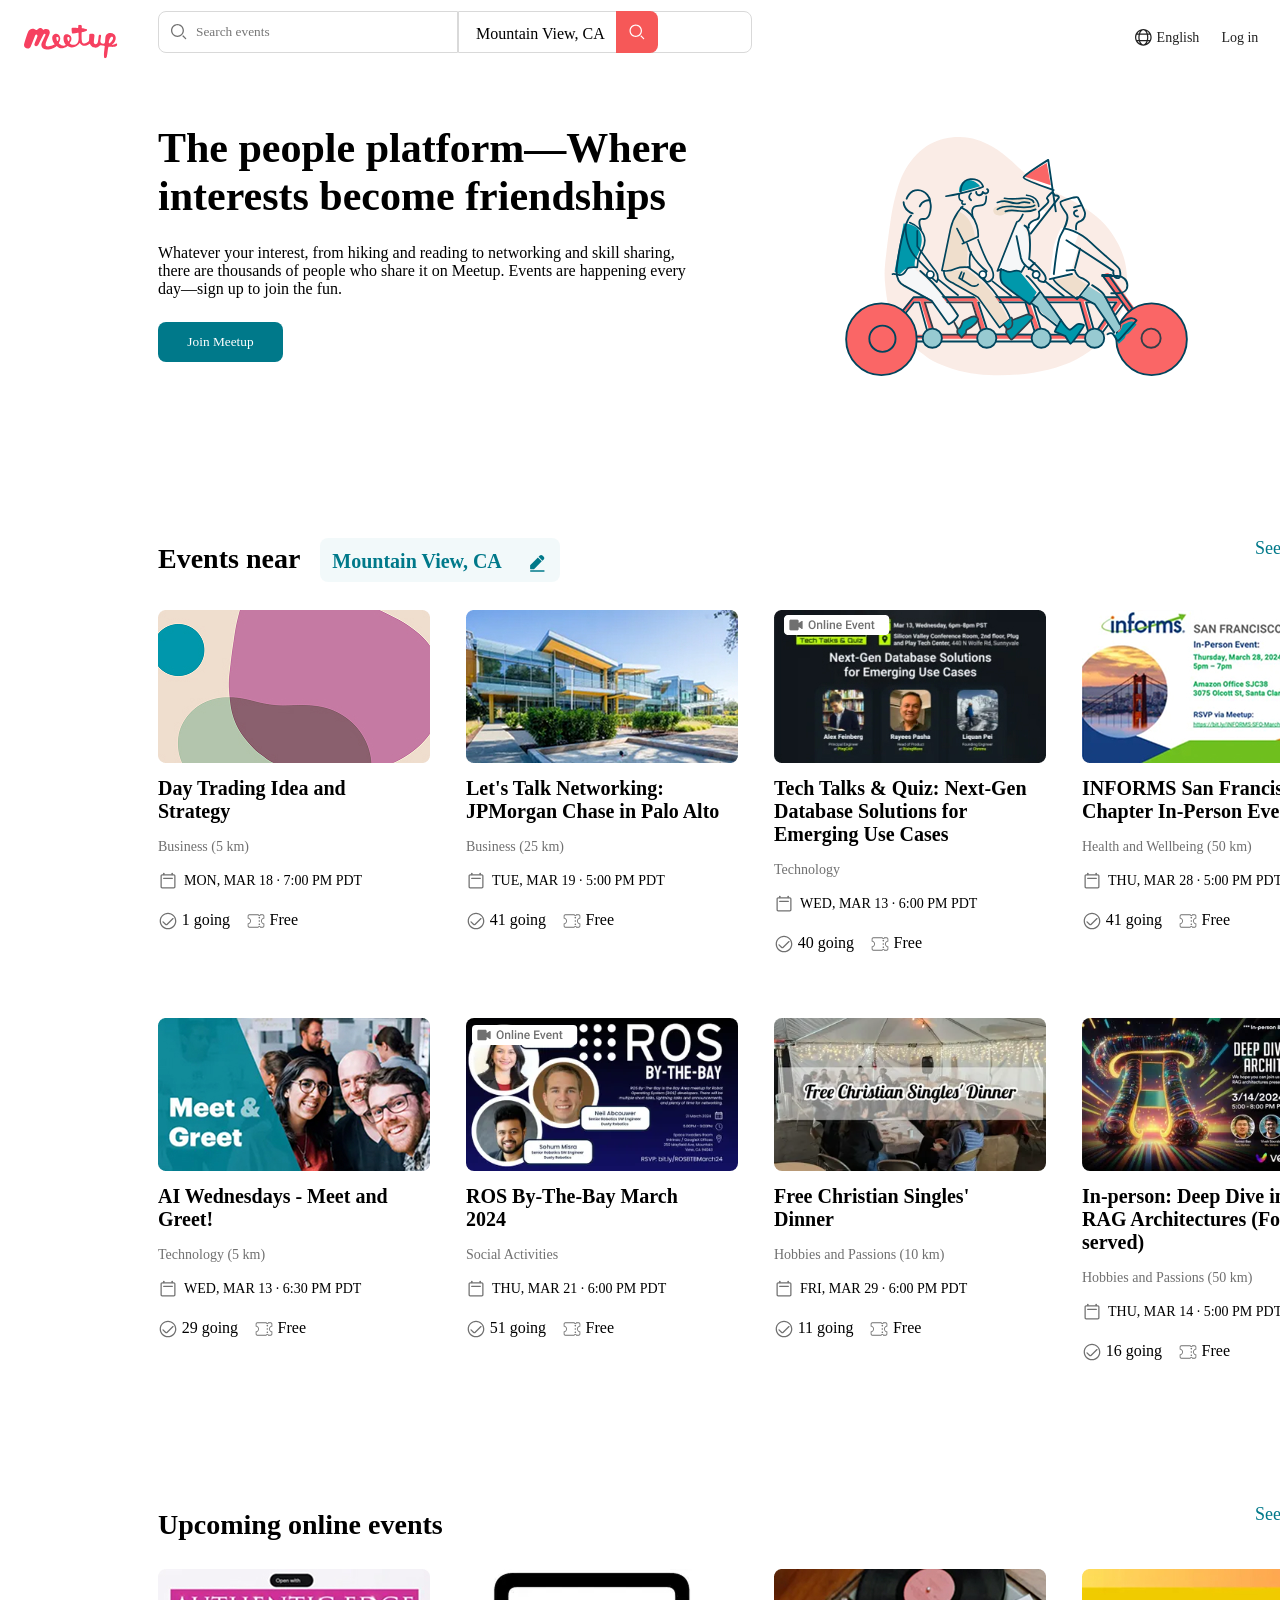
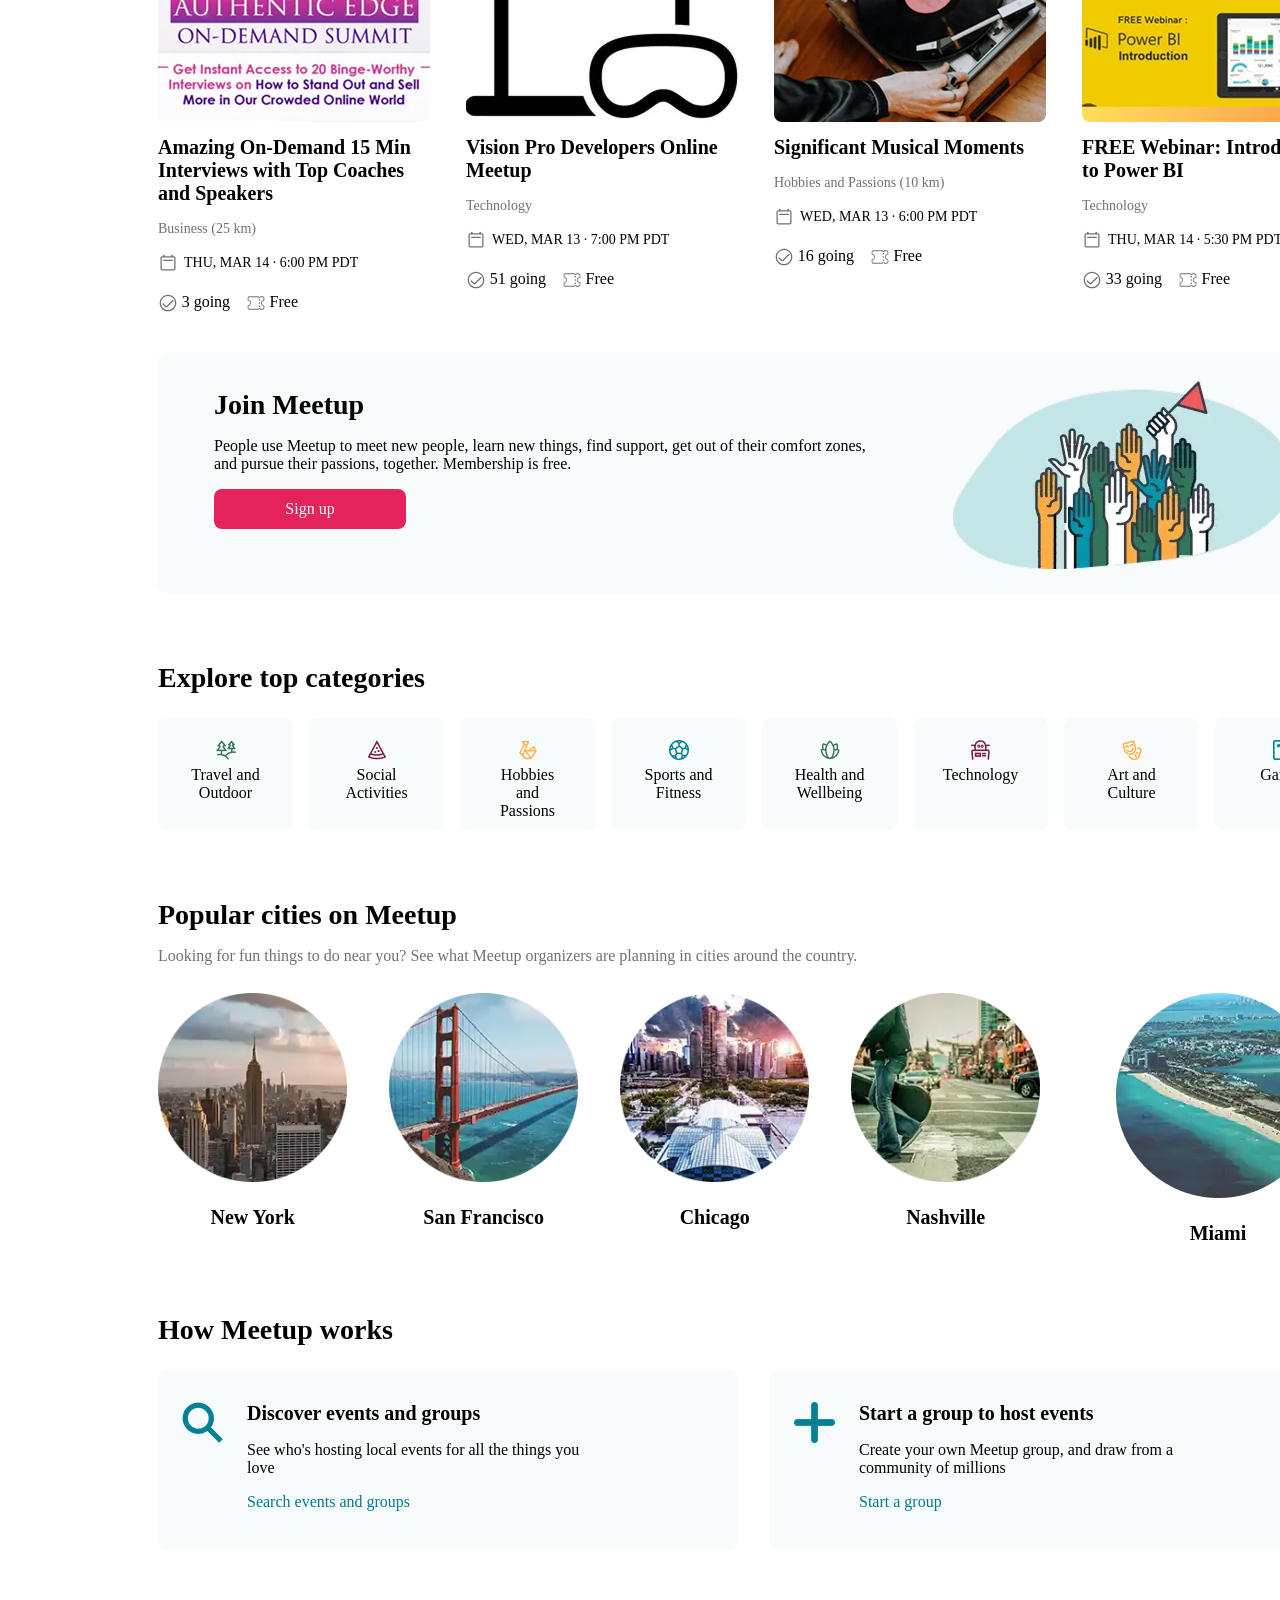
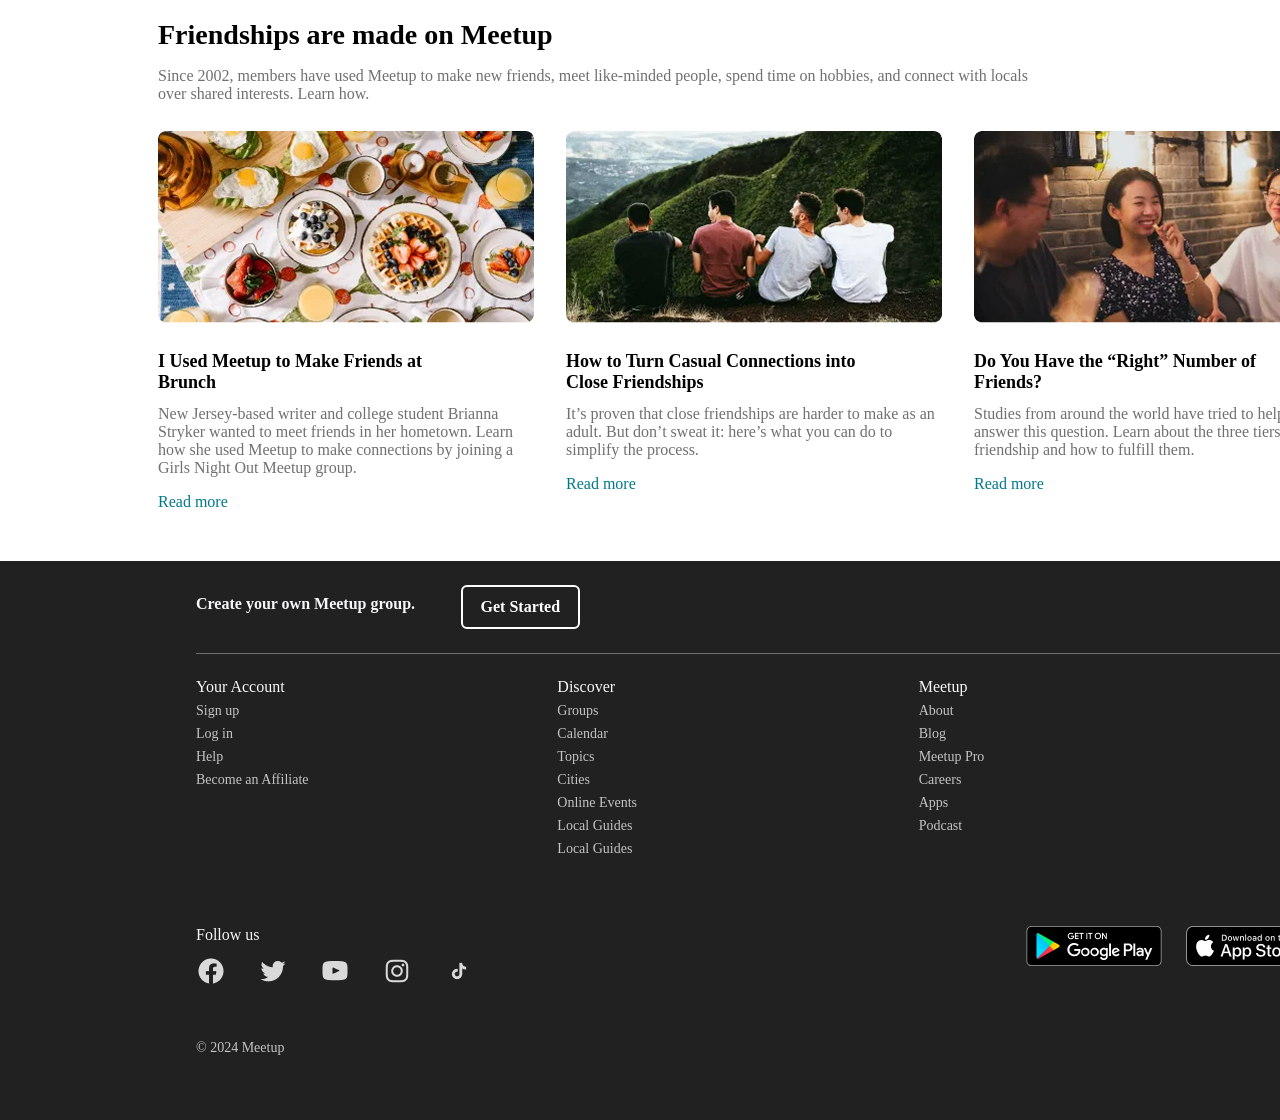
==== commit 71b1c84c: "Мелкая коректировка на первой странице, убрала лишний знак" ====
--- a/assets/index.html
+++ b/assets/index.html
@@ -224,7 +224,7 @@
                     </div>
                 </div>   
                 <!-- ---------------------------------------4-------------------------------------------------------------        -->
-                <div class="poster hidden">'<div class="line"></div>'
+                <div class="poster hidden"><div class="line"></div>
                     <div class="img_poster"><img src="./img/FREE Webinar.jpg" alt=""></div>
                     <div class="info_poster">
                         <h5 class="poster_title">FREE Webinar: Introduction to Power BI</h5>
@@ -244,7 +244,7 @@
                     <h6>Join Meetup</h6>
                     <p>People use Meetup to meet new people, learn new things, find support, get out of their
                     comfort zones, and pursue their passions, together. Membership is free.</p>
-                    <button>Sign up</button>
+                    <button id="signUp">Sign up</button>
                 </div>
                 <div class="join_img">
                     <img src="./img/join1.png" alt="">
--- a/assets/style/adapt_1page.css
+++ b/assets/style/adapt_1page.css
@@ -11,6 +11,8 @@
         height: 34px;
         margin-top: 4px;
         margin-left: 24px;
+        position: relative;
+        z-index: 100;
     }
     .inputs{
         position: absolute;
@@ -249,8 +251,8 @@
     .city img{
         max-width: 153.15px;
         width: 100%;
-        min-height: 153.15px;
-        height: 100%;
+        min-height: auto;
+
     }
     .city h5{
         font-size: 14.93px;
@@ -260,6 +262,7 @@
     .cities_items{
         gap: 18px;
         margin-left: 20px;
+        flex-wrap: wrap;
     }
     .how_box{
         flex-direction: column;
@@ -299,9 +302,11 @@
     }
     .friendships{
         padding-top: 17px;
+  
     }
     .friendships_box{
         gap: 0px;
+              flex-direction: column;
     }
     .friendship_item{
         max-width: 360px;
@@ -310,8 +315,8 @@
     .friendship_item img{
         max-width: 360px;
         width: 100%;
-        min-height: 183.5px;
-        height: auto;
+        height: 183.5px;
+
     }
     .friendship_item h5{
         font-size: 16px;
